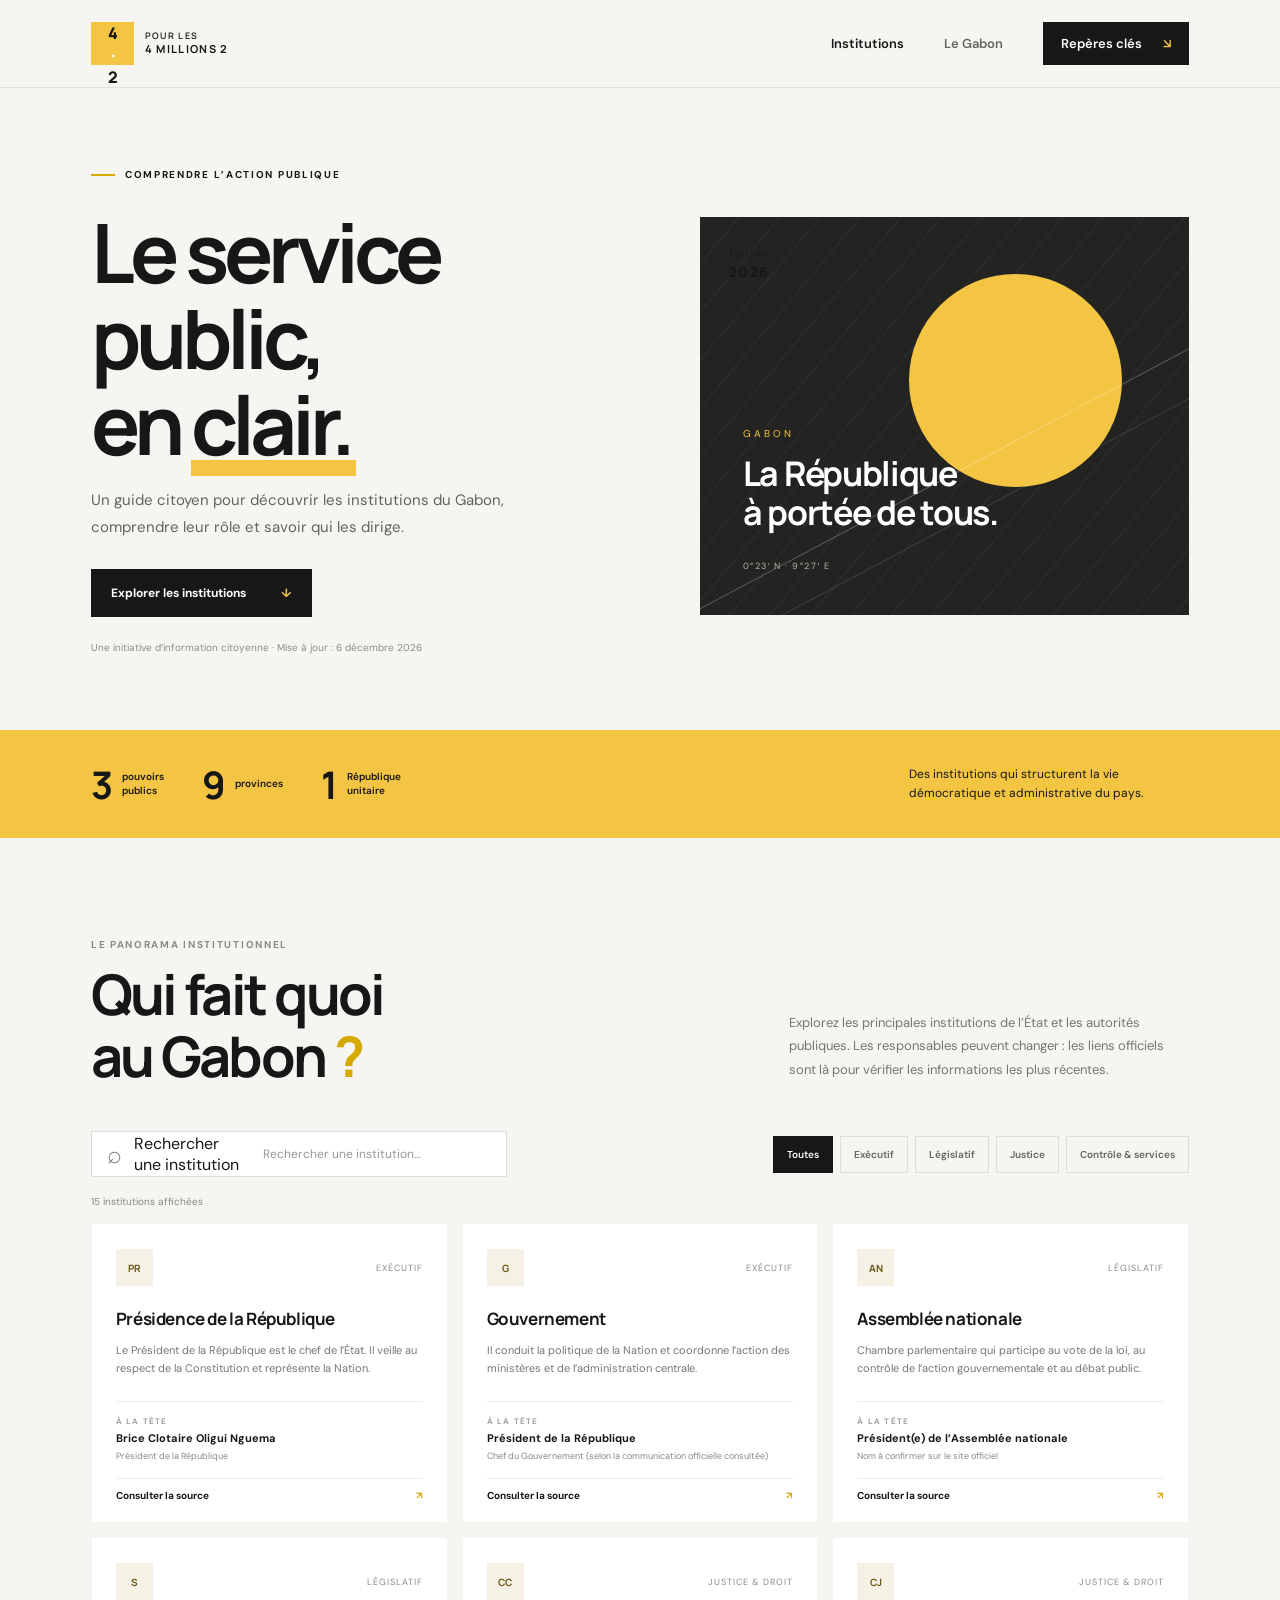
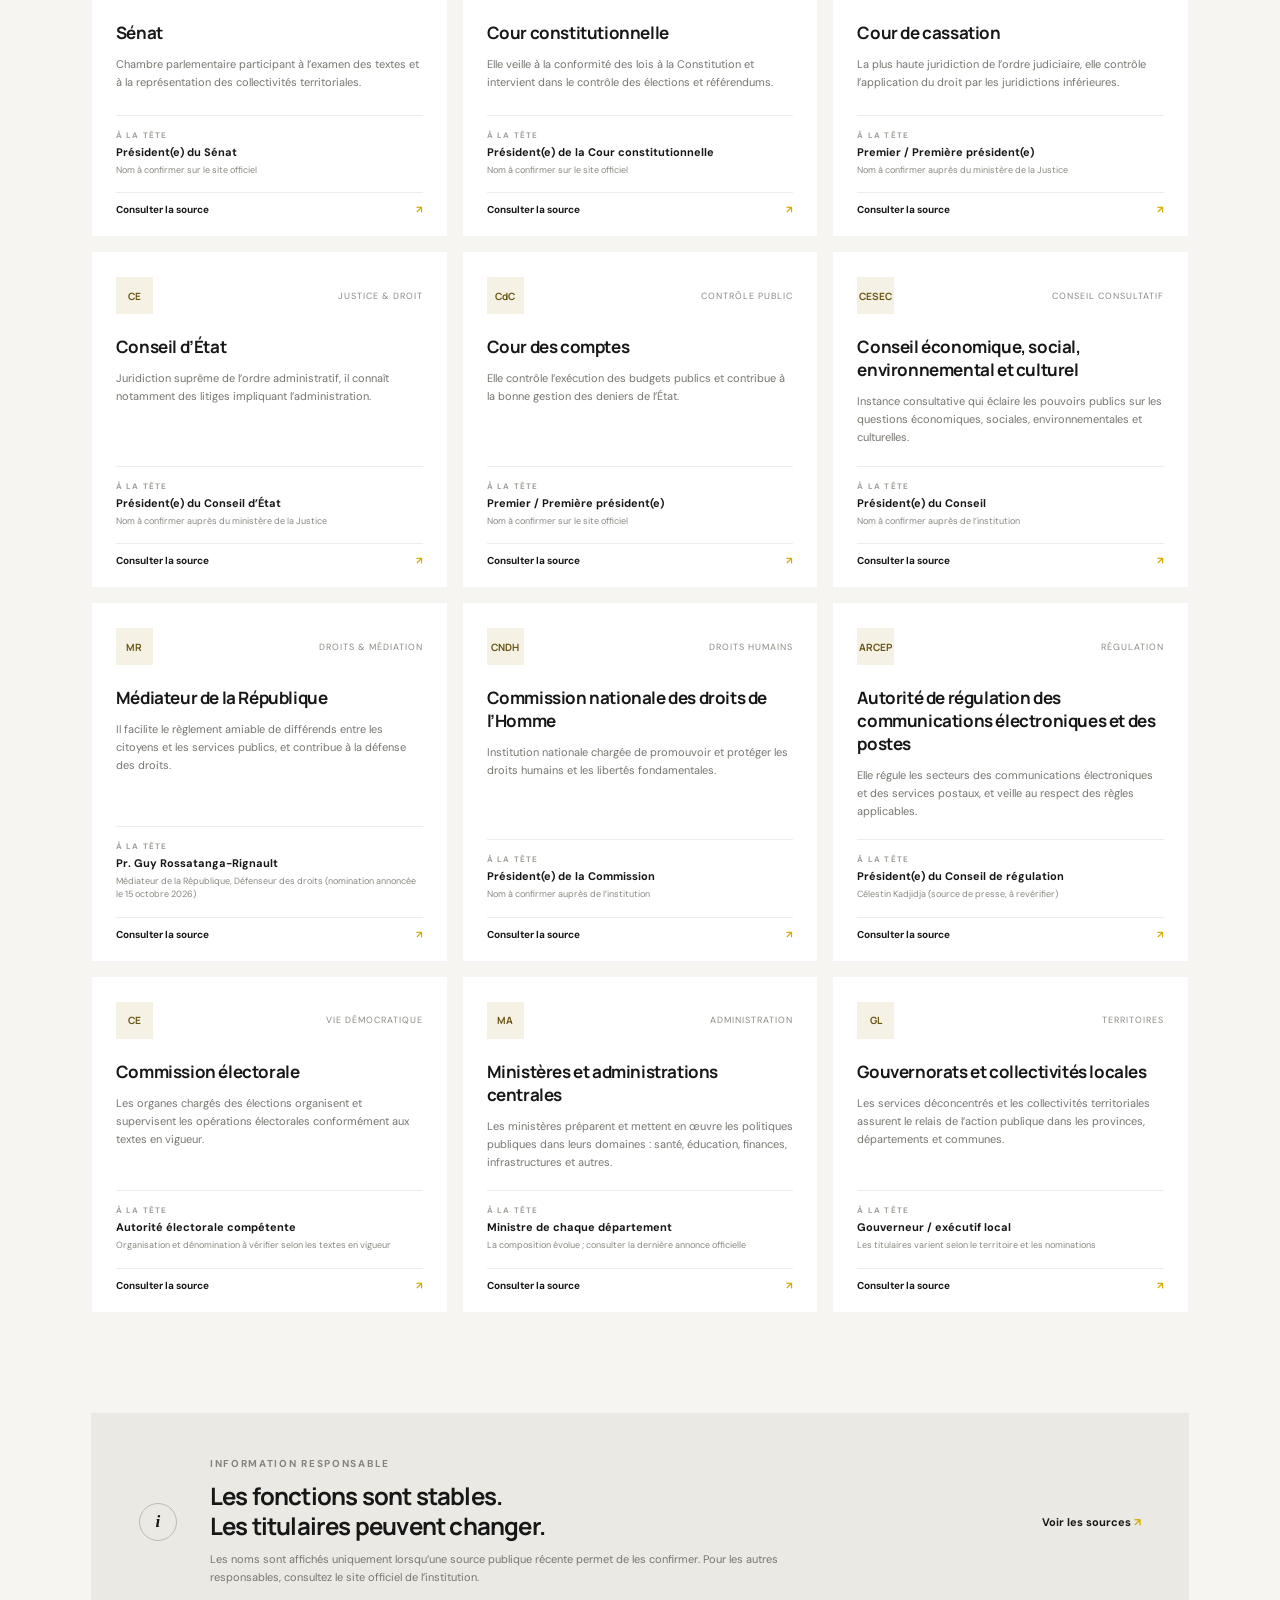
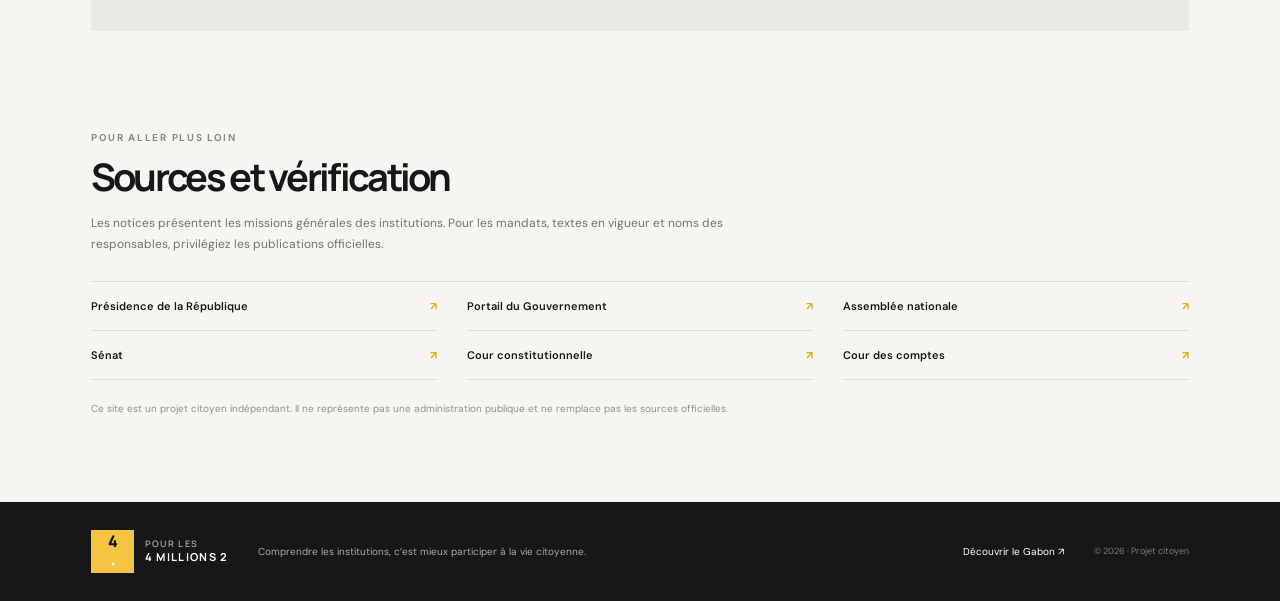
==== index.html @ cc06fc60 "Initial commit: site citoyen sur le Gabon" ====
<!doctype html>
<html lang="fr">
<head>
  <meta charset="utf-8">
  <meta name="viewport" content="width=device-width, initial-scale=1">
  <meta name="description" content="Comprendre les institutions publiques du Gabon et les responsables qui les dirigent.">
  <title>Pour les 4 millions 2 — Institutions du Gabon</title>
  <link rel="preconnect" href="https://fonts.googleapis.com">
  <link rel="preconnect" href="https://fonts.gstatic.com" crossorigin>
  <link href="https://fonts.googleapis.com/css2?family=DM+Sans:wght@400;500;600;700&family=Manrope:wght@400;500;600;700;800&display=swap" rel="stylesheet">
  <link rel="stylesheet" href="styles.css">
  <script src="app.js" defer></script>
</head>
<body>
  <a class="skip-link" href="#contenu">Aller au contenu</a>
  <header class="site-header">
    <a class="brand" href="index.html" aria-label="Pour les 4 millions 2, accueil">
      <span class="brand-mark">4<span>·</span>2</span>
      <span class="brand-name">POUR LES<br><strong>4 MILLIONS 2</strong></span>
    </a>
    <nav class="main-nav" aria-label="Navigation principale">
      <a class="active" href="index.html">Institutions</a>
      <a href="gabon.html">Le Gabon</a>
      <a class="nav-cta" href="#reperes">Repères clés <span aria-hidden="true">↘</span></a>
    </nav>
  </header>
  <main id="contenu">
    <section class="hero">
      <div class="hero-copy">
        <p class="eyebrow"><span></span> Comprendre l’action publique</p>
        <h1>Le service public,<br>en <em>clair.</em></h1>
        <p class="hero-intro">Un guide citoyen pour découvrir les institutions du Gabon, comprendre leur rôle et savoir qui les dirige.</p>
        <a class="button button-dark" href="#institutions">Explorer les institutions <span aria-hidden="true">↓</span></a>
        <p class="hero-note">Une initiative d’information citoyenne · Mise à jour : <time id="update-date"></time></p>
      </div>
      <div class="hero-art" aria-label="Illustration abstraite aux couleurs du Gabon" role="img">
        <div class="art-sun"></div><div class="art-line art-line-one"></div><div class="art-line art-line-two"></div>
        <div class="art-label"><span>GABON</span><strong>La République<br>à portée de tous.</strong><span class="art-coordinates">0°23′ N · 9°27′ E</span></div>
        <div class="art-stamp">ÉDITION<br><b>2026</b></div>
      </div>
    </section>
    <section class="stats-strip" id="reperes" aria-label="Quelques repères">
      <div><strong>3</strong><span>pouvoirs<br>publics</span></div>
      <div><strong>9</strong><span>provinces</span></div>
      <div><strong>1</strong><span>République<br>unitaire</span></div>
      <p>Des institutions qui structurent la vie démocratique et administrative du pays.</p>
    </section>
    <section class="institutions-section" id="institutions">
      <div class="section-heading">
        <div><p class="eyebrow">Le panorama institutionnel</p><h2>Qui fait quoi<br>au Gabon<span> ?</span></h2></div>
        <p>Explorez les principales institutions de l’État et les autorités publiques. Les responsables peuvent changer : les liens officiels sont là pour vérifier les informations les plus récentes.</p>
      </div>
      <div class="directory-tools">
        <label class="search-box"><span aria-hidden="true">⌕</span><span class="sr-only">Rechercher une institution</span><input id="search" type="search" placeholder="Rechercher une institution…" autocomplete="off"></label>
        <div class="filters" role="group" aria-label="Filtrer par catégorie">
          <button class="filter active" data-filter="toutes" aria-pressed="true">Toutes</button>
          <button class="filter" data-filter="executif" aria-pressed="false">Exécutif</button>
          <button class="filter" data-filter="legislatif" aria-pressed="false">Législatif</button>
          <button class="filter" data-filter="justice" aria-pressed="false">Justice</button>
          <button class="filter" data-filter="controle" aria-pressed="false">Contrôle & services</button>
        </div>
      </div>
      <p class="results-count" id="results-count" aria-live="polite"></p>
      <div class="institution-grid" id="institution-grid"></div>
      <div class="empty-state" id="empty-state" hidden>Aucune institution ne correspond à votre recherche. Essayez un autre mot-clé.</div>
    </section>
    <section class="trust-banner">
      <div class="trust-icon">i</div>
      <div><p class="eyebrow">Information responsable</p><h2>Les fonctions sont stables.<br>Les titulaires peuvent changer.</h2><p>Les noms sont affichés uniquement lorsqu’une source publique récente permet de les confirmer. Pour les autres responsables, consultez le site officiel de l’institution.</p></div>
      <a class="text-link" href="#sources">Voir les sources <span aria-hidden="true">↗</span></a>
    </section>
    <section class="sources-section" id="sources">
      <p class="eyebrow">Pour aller plus loin</p><h2>Sources et vérification</h2>
      <p>Les notices présentent les missions générales des institutions. Pour les mandats, textes en vigueur et noms des responsables, privilégiez les publications officielles.</p>
      <div class="source-links">
        <a href="https://presidence.ga/" target="_blank" rel="noopener">Présidence de la République <span>↗</span></a>
        <a href="https://gouvernement.ga/" target="_blank" rel="noopener">Portail du Gouvernement <span>↗</span></a>
        <a href="https://www.assemblee-nationale.ga/" target="_blank" rel="noopener">Assemblée nationale <span>↗</span></a>
        <a href="https://www.senat.ga/" target="_blank" rel="noopener">Sénat <span>↗</span></a>
        <a href="https://www.courconstitutionnelle.ga/" target="_blank" rel="noopener">Cour constitutionnelle <span>↗</span></a>
        <a href="https://www.ccomptes.ga/" target="_blank" rel="noopener">Cour des comptes <span>↗</span></a>
      </div>
      <p class="source-disclaimer">Ce site est un projet citoyen indépendant. Il ne représente pas une administration publique et ne remplace pas les sources officielles.</p>
    </section>
  </main>
  <footer class="site-footer"><a class="brand brand-footer" href="index.html"><span class="brand-mark">4<span>·</span>2</span><span class="brand-name">POUR LES<br><strong>4 MILLIONS 2</strong></span></a><p>Comprendre les institutions, c’est mieux participer à la vie citoyenne.</p><a href="gabon.html">Découvrir le Gabon ↗</a><span class="copyright">© 2026 · Projet citoyen</span></footer>
</body>
</html>
---- styles.css ----
:root{--ink:#171717;--paper:#f6f5f1;--white:#fff;--muted:#74736e;--line:#deddd7;--yellow:#f4c542;--yellow-dark:#d6a900;--font-body:"DM Sans",Arial,sans-serif;--font-display:"Manrope",Arial,sans-serif}*{box-sizing:border-box}html{scroll-behavior:smooth}body{margin:0;background:var(--paper);color:var(--ink);font-family:var(--font-body);-webkit-font-smoothing:antialiased}a{color:inherit;text-decoration:none}.skip-link{position:absolute;left:1rem;top:-4rem;padding:.8rem 1rem;background:var(--yellow);z-index:10}.skip-link:focus{top:1rem}.site-header{height:88px;padding:0 7.1%;display:flex;align-items:center;justify-content:space-between;background:var(--paper);border-bottom:1px solid rgba(23,23,23,.09)}.brand{display:flex;align-items:center;gap:11px}.brand-mark{display:grid;place-items:center;width:43px;height:43px;background:var(--yellow);font:800 16px var(--font-display);letter-spacing:-1px}.brand-mark span{color:#fff}.brand-name{font:600 9px/1.35 var(--font-display);letter-spacing:1.3px}.brand-name strong{font-size:11px}.main-nav{display:flex;align-items:center;gap:40px;font-size:13px;font-weight:600}.main-nav>a:not(.nav-cta){color:#66645f}.main-nav>a.active,.main-nav>a:hover{color:var(--ink)}.nav-cta{background:var(--ink);color:#fff;padding:13px 18px}.nav-cta span{margin-left:18px;color:var(--yellow)}.hero{display:grid;grid-template-columns:1fr .92fr;min-height:570px;padding:80px 7.1% 66px;gap:7%;align-items:center}.eyebrow{font-size:10px;font-weight:700;letter-spacing:1.7px;text-transform:uppercase}.hero .eyebrow,.country-hero .eyebrow{display:flex;align-items:center;gap:10px}.hero .eyebrow span,.country-hero .eyebrow span{width:24px;height:2px;background:var(--yellow-dark)}h1,h2,h3,p{margin-top:0}.hero h1,.country-hero h1{font:700 clamp(48px,6.4vw,82px)/1.05 var(--font-display);letter-spacing:-5px;margin:28px 0 20px}.hero h1 em,.country-hero h1 em{font-style:normal;position:relative;z-index:0}.hero h1 em:after,.country-hero h1 em:after{content:"";position:absolute;height:16px;bottom:4px;left:0;right:-5px;background:var(--yellow);z-index:-1}.hero-intro{max-width:420px;color:#65635f;line-height:1.8;font-size:15px;margin-bottom:28px}.button{display:inline-flex;align-items:center;gap:35px;padding:16px 20px;font-size:12px;font-weight:700}.button-dark{background:var(--ink);color:white}.button span{color:var(--yellow)}.hero-note{font-size:10px;color:#8e8c86;margin-top:24px}.hero-art{height:398px;position:relative;overflow:hidden;background:#232321}.hero-art:before{content:"";position:absolute;inset:0;background:repeating-linear-gradient(130deg,transparent 0 29px,rgba(255,255,255,.035) 30px 31px)}.art-sun{position:absolute;width:213px;height:213px;border-radius:50%;background:var(--yellow);top:57px;right:67px}.art-line{position:absolute;height:1px;width:125%;left:-12%;background:rgba(255,255,255,.28);transform:rotate(-28deg)}.art-line-one{top:260px}.art-line-two{top:310px;opacity:.45}.art-label{position:absolute;left:43px;bottom:41px;color:#fff}.art-label>span:first-child{font-size:10px;letter-spacing:3px;color:var(--yellow)}.art-label strong{display:block;font:700 34px/1.15 var(--font-display);letter-spacing:-1.3px;margin:12px 0 21px}.art-label .art-coordinates{font-size:9px;letter-spacing:1.5px;color:#b6b4ae}.art-stamp{position:absolute;top:30px;left:29px;color:var(--ink);font-size:8px;letter-spacing:1.4px;line-height:1.7}.art-stamp b{font-size:14px}.stats-strip{background:var(--yellow);padding:28px 7.1%;display:grid;grid-template-columns:repeat(3,auto) 1fr;align-items:center;gap:38px}.stats-strip div{display:flex;align-items:center;gap:11px}.stats-strip strong{font:700 38px var(--font-display);letter-spacing:-2px}.stats-strip span{font-size:10px;line-height:1.4;font-weight:600}.stats-strip p{justify-self:end;max-width:280px;margin:0;font-size:12px;line-height:1.6}.institutions-section,.sources-section,.provinces-section{padding:100px 7.1%}.section-heading{display:flex;justify-content:space-between;align-items:end;gap:35px;margin-bottom:45px}.section-heading .eyebrow,.sources-section .eyebrow,.story-aside .eyebrow,.country-source .eyebrow{color:#8b8982}.section-heading h2,.sources-section h2{font:700 clamp(37px,4.6vw,56px)/1.1 var(--font-display);letter-spacing:-2.7px;margin:12px 0 0}.section-heading h2 span{color:var(--yellow-dark)}.section-heading>p{max-width:400px;color:#77756f;font-size:13px;line-height:1.8;margin:0 0 5px}.directory-tools{display:flex;align-items:center;justify-content:space-between;gap:22px;margin-bottom:18px}.search-box{display:flex;align-items:center;gap:12px;border:1px solid var(--line);background:var(--white);padding:0 15px;height:46px;min-width:260px}.search-box>span:first-child{font-size:25px;color:#83817b}.search-box input{border:0;outline:0;width:100%;background:transparent;font:12px var(--font-body);color:var(--ink)}.search-box input::placeholder{color:#9a9893}.filters{display:flex;gap:7px;flex-wrap:wrap}.filter{border:1px solid var(--line);padding:11px 13px;background:transparent;color:#65635f;font:600 10px var(--font-body);cursor:pointer}.filter.active,.filter:hover{background:var(--ink);border-color:var(--ink);color:#fff}.results-count{font-size:10px;color:#88867f;margin:15px 0}.institution-grid{display:grid;grid-template-columns:repeat(3,1fr);gap:14px}.institution-card{background:var(--white);padding:25px 24px 20px;min-height:300px;display:flex;flex-direction:column;border:1px solid rgba(23,23,23,.04);transition:transform .2s,box-shadow .2s}.institution-card:hover{transform:translateY(-3px);box-shadow:0 10px 28px rgba(0,0,0,.07)}.card-top{display:flex;align-items:center;justify-content:space-between;margin-bottom:22px}.institution-mark{display:grid;place-items:center;background:#f5f1e4;width:37px;height:37px;font:700 10px var(--font-display);color:#6a5515}.card-tag{color:#8b8982;font-size:9px;text-transform:uppercase;letter-spacing:1px}.institution-card h3{font:700 17px/1.35 var(--font-display);letter-spacing:-.4px;margin:0 0 10px}.card-description{font-size:11px;color:#77756f;line-height:1.65;margin-bottom:19px}.card-leader{margin-top:auto;border-top:1px solid #eeede9;padding-top:14px;display:flex;flex-direction:column;gap:5px}.card-leader>span{font-size:8px;font-weight:700;letter-spacing:1.2px;color:#a09e98}.card-leader strong{font-size:11px}.card-leader small{font-size:9px;color:#898780;line-height:1.5}.card-link{margin-top:15px;padding-top:10px;border-top:1px solid #eeede9;display:flex;justify-content:space-between;font-size:10px;font-weight:700}.card-link span,.text-link span,.source-links span{color:var(--yellow-dark)}.empty-state{padding:38px;background:#fff;text-align:center;color:#74736e;font-size:13px}.trust-banner{background:#eae9e4;margin:0 7.1%;padding:44px 48px;display:grid;grid-template-columns:48px 1fr auto;gap:23px;align-items:center}.trust-icon{display:grid;place-items:center;width:38px;height:38px;border:1px solid #bdbbb2;border-radius:50%;font:italic 700 17px Georgia}.trust-banner .eyebrow{color:#85837c;margin-bottom:11px}.trust-banner h2{font:700 24px/1.25 var(--font-display);letter-spacing:-.8px;margin-bottom:9px}.trust-banner div>p:last-child{max-width:600px;color:#77756f;font-size:11px;line-height:1.7;margin:0}.text-link{font-size:11px;font-weight:700;white-space:nowrap}.sources-section{padding-bottom:74px}.sources-section h2{font-size:38px;margin:12px 0 15px}.sources-section>p:not(.eyebrow){max-width:670px;font-size:12px;line-height:1.8;color:#74736e}.source-links{display:grid;grid-template-columns:repeat(3,1fr);gap:0 30px;border-top:1px solid var(--line);margin-top:25px}.source-links a{padding:17px 0;border-bottom:1px solid var(--line);display:flex;justify-content:space-between;font-size:11px;font-weight:600}.source-disclaimer{font-size:10px!important;color:#929089!important;margin-top:20px}.site-footer{background:var(--ink);color:#fff;padding:28px 7.1%;display:flex;align-items:center;gap:30px}.brand-footer .brand-mark{background:var(--yellow);color:var(--ink)}.brand-footer .brand-name{color:#aaa9a3}.brand-footer .brand-name strong{color:#fff}.site-footer>p{font-size:10px;color:#aaa9a3;margin:0 auto 0 0}.site-footer>a:not(.brand){font-size:10px;color:#fff}.copyright{font-size:9px;color:#7f7e78}.country-hero{position:relative;overflow:hidden;padding:86px 7.1% 76px;min-height:500px}.country-hero h1{font-size:clamp(45px,6vw,74px);max-width:700px}.country-hero>p:not(.eyebrow){font-size:14px;color:#73716b;line-height:1.8;max-width:520px;margin:0 0 24px}.country-graphic{position:absolute;right:7.1%;top:83px;width:33%;height:300px;background:#222320;overflow:hidden}.country-graphic:before{content:"";position:absolute;width:400px;height:400px;border:1px solid rgba(255,255,255,.15);border-radius:50%;top:-51px;right:-74px;box-shadow:0 0 0 27px rgba(255,255,255,.03),0 0 0 55px rgba(255,255,255,.025)}.graphic-sun{position:absolute;right:57px;top:38px;width:90px;height:90px;border-radius:50%;background:var(--yellow)}.graphic-river{position:absolute;left:-30px;bottom:45px;width:130%;height:82px;border-top:2px solid var(--yellow);border-radius:50%;transform:rotate(-18deg)}.graphic-label{position:absolute;left:29px;bottom:25px;font:700 23px var(--font-display);color:#fff;letter-spacing:2px}.graphic-label small,.graphic-number small{font:600 8px var(--font-body);letter-spacing:1px;color:#bdbbb2}.graphic-number{position:absolute;right:25px;bottom:23px;text-align:right;font:700 28px var(--font-display);color:var(--yellow)}.country-facts{background:var(--yellow);padding:28px 7.1%;display:grid;grid-template-columns:repeat(4,1fr)}.country-facts div{display:flex;flex-direction:column;gap:8px;border-right:1px solid rgba(23,23,23,.2);padding-left:25px}.country-facts div:first-child{padding-left:0}.country-facts div:last-child{border:0}.country-facts span{font-size:8px;font-weight:700;letter-spacing:1.1px}.country-facts strong{font:700 19px var(--font-display);letter-spacing:-.5px}.country-story{display:grid;grid-template-columns:1fr 2.1fr;gap:8%;padding:100px 15% 85px}.story-aside{display:flex;flex-direction:column;justify-content:space-between}.story-aside span{font-size:10px;color:#aaa79f;letter-spacing:1px}.country-story article h2{font:700 36px/1.2 var(--font-display);letter-spacing:-1.5px;margin-bottom:20px}.country-story article>p{font-size:13px;line-height:1.9;color:#6d6b65}.story-divider{height:1px;background:var(--line);margin:29px 0}.country-story h3{font:700 19px var(--font-display);letter-spacing:-.4px;margin-bottom:12px}.provinces-section{background:#eae9e4}.provinces-section .section-heading{margin-bottom:28px}.province-list{display:grid;grid-template-columns:repeat(3,1fr);border-top:1px solid #d4d2cb}.province-list span{padding:17px 0;border-bottom:1px solid #d4d2cb;font:600 13px var(--font-display)}.country-source{padding:65px 7.1% 75px}.country-source>p:not(.eyebrow){font-size:11px;color:#77756f;line-height:1.8;max-width:730px}.country-source .source-links{grid-template-columns:repeat(2,1fr);max-width:700px;margin-top:20px}
+@media(max-width:900px){.hero{padding-left:5%;padding-right:5%;gap:4%}.site-header{padding:0 5%}.hero-art{height:350px}.stats-strip{padding-left:5%;padding-right:5%;gap:22px}.institutions-section,.sources-section,.provinces-section{padding-left:5%;padding-right:5%}.institution-grid{grid-template-columns:repeat(2,1fr)}.directory-tools{align-items:flex-start;flex-direction:column}.country-graphic{right:5%;width:37%}.country-hero{padding-left:5%}.country-story{padding-left:9%;padding-right:9%}.country-facts{padding-left:5%;padding-right:5%}.site-footer{padding-left:5%;padding-right:5%}}
+@media(max-width:620px){.site-header{height:74px}.main-nav{gap:15px;font-size:11px}.main-nav .nav-cta{padding:11px 10px}.nav-cta span{margin-left:5px}.brand-mark{width:38px;height:38px}.brand-name{font-size:8px}.brand-name strong{font-size:9px}.hero{grid-template-columns:1fr;padding:54px 6% 42px;gap:35px}.hero h1,.country-hero h1{font-size:54px;letter-spacing:-3.8px}.hero-art{height:310px}.art-sun{width:160px;height:160px;right:40px;top:50px}.art-label{left:27px;bottom:29px}.art-label strong{font-size:28px}.stats-strip{grid-template-columns:repeat(3,1fr);gap:10px;padding:22px 6%}.stats-strip div{gap:7px}.stats-strip strong{font-size:30px}.stats-strip p{grid-column:1/-1;justify-self:start;max-width:none;border-top:1px solid rgba(23,23,23,.18);padding-top:12px;margin-top:5px}.institutions-section,.sources-section,.provinces-section{padding:68px 6%}.section-heading{display:block;margin-bottom:30px}.section-heading>p{margin-top:18px}.section-heading h2{font-size:42px}.directory-tools{gap:14px}.search-box{width:100%;min-width:0}.filters{gap:6px}.filter{padding:10px 9px;font-size:9px}.institution-grid{grid-template-columns:1fr}.institution-card{min-height:0}.trust-banner{margin:0 6%;padding:27px 22px;grid-template-columns:35px 1fr;gap:12px}.trust-banner h2{font-size:20px}.trust-banner .text-link{grid-column:2}.source-links{grid-template-columns:1fr}.sources-section h2{font-size:32px}.site-footer{padding:24px 6%;flex-wrap:wrap;gap:14px}.site-footer>p{order:3;width:100%;margin:0}.site-footer>a:not(.brand){margin-left:auto}.copyright{width:100%;text-align:right}.country-hero{padding:58px 6% 40px}.country-hero>p:not(.eyebrow){max-width:none}.country-graphic{position:relative;right:auto;top:auto;width:100%;height:230px;margin-top:35px}.country-facts{grid-template-columns:repeat(2,1fr);gap:18px;padding:22px 6%}.country-facts div{padding-left:14px}.country-facts div:nth-child(odd){padding-left:0}.country-facts div:nth-child(2){border-right:0}.country-facts strong{font-size:16px}.country-story{grid-template-columns:1fr;gap:25px;padding:65px 7%}.story-aside{flex-direction:row}.country-story article h2{font-size:31px}.province-list{grid-template-columns:repeat(2,1fr)}.country-source{padding:55px 6%}.country-source .source-links{grid-template-columns:1fr}}
+@media(max-width:390px){.main-nav{gap:9px}.main-nav .nav-cta{font-size:0}.main-nav .nav-cta span{font-size:13px;margin:0}.hero h1,.country-hero h1{font-size:47px}.stats-strip{padding-left:5%}.stats-strip span{font-size:9px}}
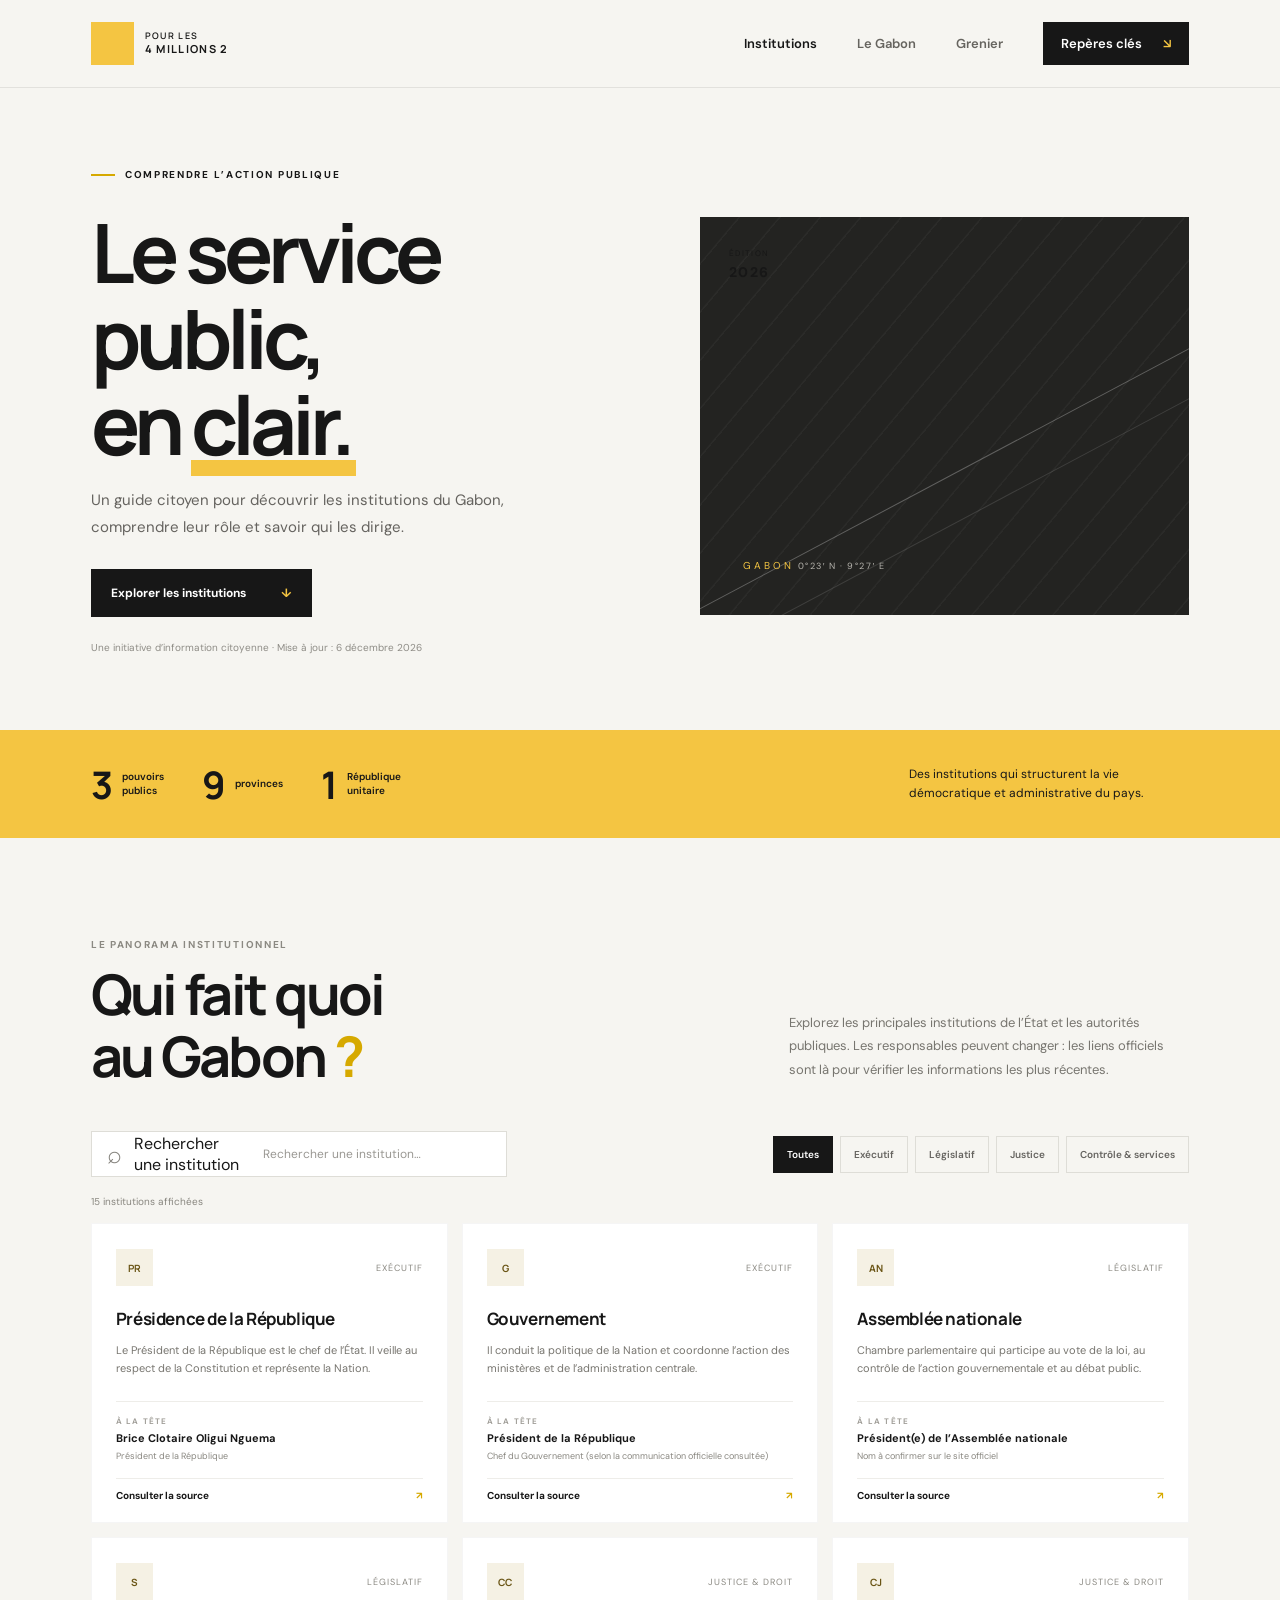
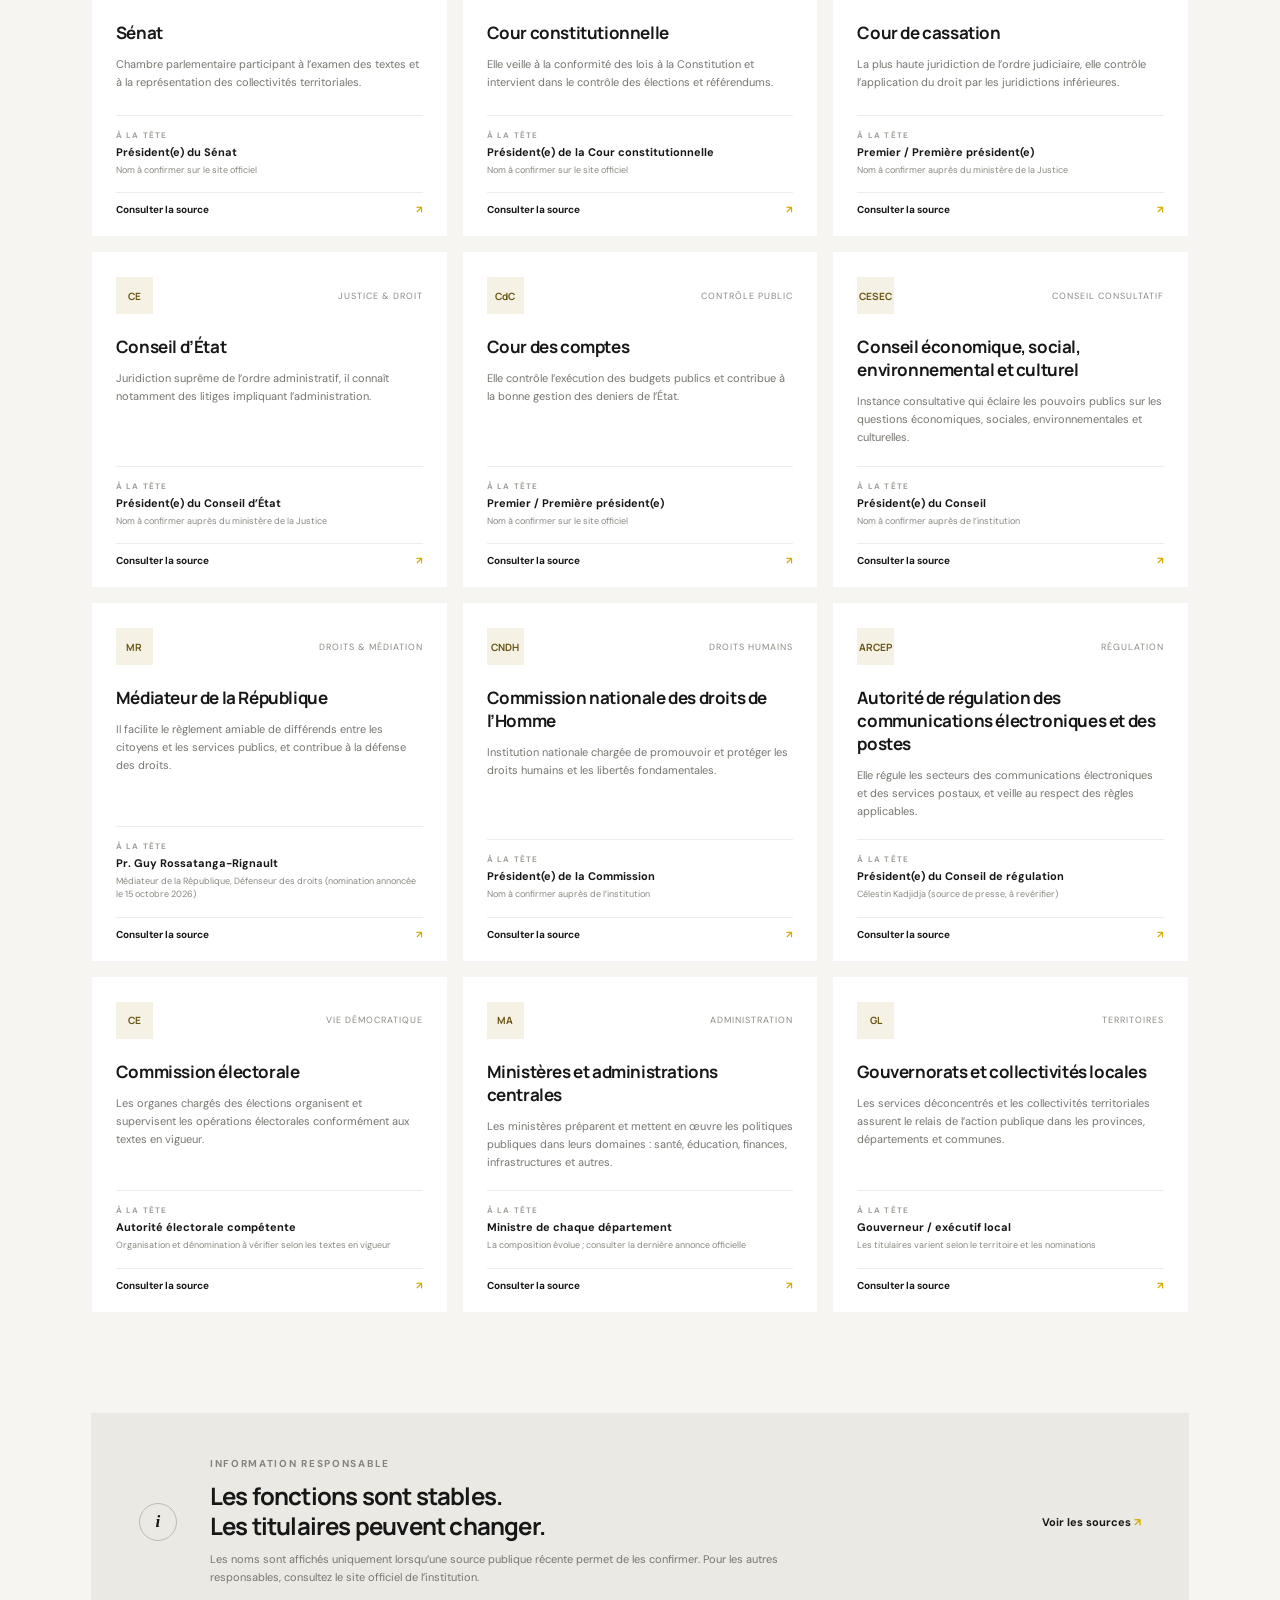
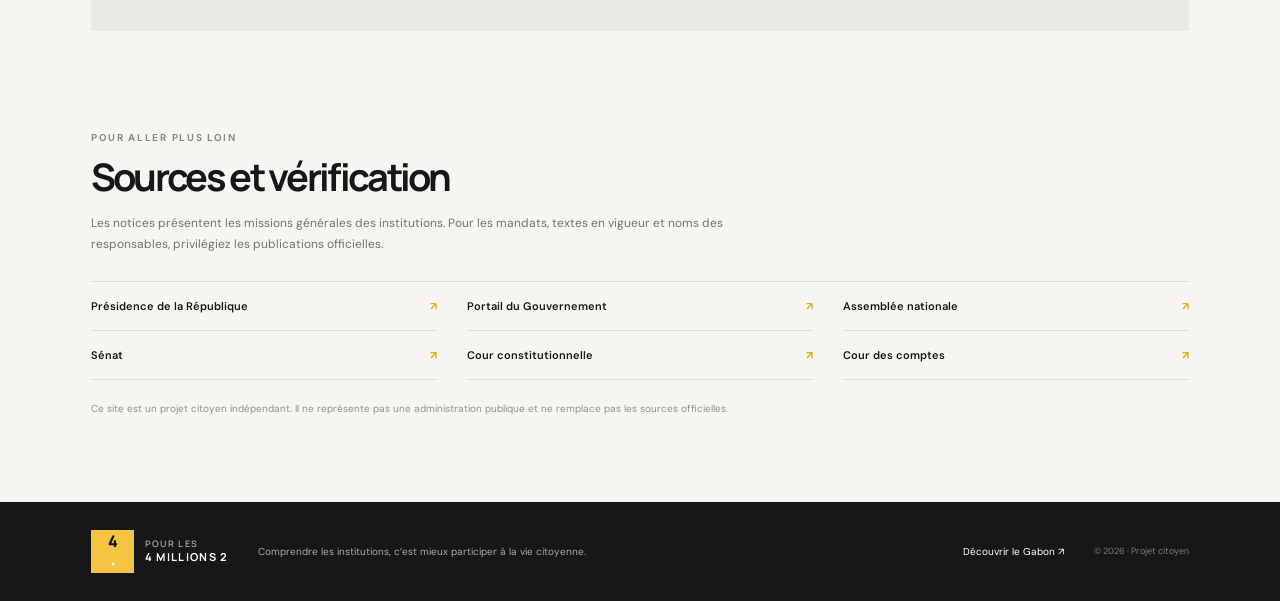
==== commit 0ddaea4a: "feat: ajouter la page Grenier et le drapeau au header Co-authored-by: Copilot <223556219+Copilot@use" ====
--- a/index.html
+++ b/index.html
@@ -1,88 +1,131 @@
 <!doctype html>
 <html lang="fr">
-<head>
-  <meta charset="utf-8">
-  <meta name="viewport" content="width=device-width, initial-scale=1">
-  <meta name="description" content="Comprendre les institutions publiques du Gabon et les responsables qui les dirigent.">
-  <title>Pour les 4 millions 2 — Institutions du Gabon</title>
-  <link rel="preconnect" href="https://fonts.googleapis.com">
-  <link rel="preconnect" href="https://fonts.gstatic.com" crossorigin>
-  <link href="https://fonts.googleapis.com/css2?family=DM+Sans:wght@400;500;600;700&family=Manrope:wght@400;500;600;700;800&display=swap" rel="stylesheet">
-  <link rel="stylesheet" href="styles.css">
-  <script src="app.js" defer></script>
-</head>
-<body>
-  <a class="skip-link" href="#contenu">Aller au contenu</a>
-  <header class="site-header">
-    <a class="brand" href="index.html" aria-label="Pour les 4 millions 2, accueil">
-      <span class="brand-mark">4<span>·</span>2</span>
-      <span class="brand-name">POUR LES<br><strong>4 MILLIONS 2</strong></span>
-    </a>
-    <nav class="main-nav" aria-label="Navigation principale">
-      <a class="active" href="index.html">Institutions</a>
-      <a href="gabon.html">Le Gabon</a>
-      <a class="nav-cta" href="#reperes">Repères clés <span aria-hidden="true">↘</span></a>
-    </nav>
-  </header>
-  <main id="contenu">
-    <section class="hero">
-      <div class="hero-copy">
-        <p class="eyebrow"><span></span> Comprendre l’action publique</p>
-        <h1>Le service public,<br>en <em>clair.</em></h1>
-        <p class="hero-intro">Un guide citoyen pour découvrir les institutions du Gabon, comprendre leur rôle et savoir qui les dirige.</p>
-        <a class="button button-dark" href="#institutions">Explorer les institutions <span aria-hidden="true">↓</span></a>
-        <p class="hero-note">Une initiative d’information citoyenne · Mise à jour : <time id="update-date"></time></p>
-      </div>
-      <div class="hero-art" aria-label="Illustration abstraite aux couleurs du Gabon" role="img">
-        <div class="art-sun"></div><div class="art-line art-line-one"></div><div class="art-line art-line-two"></div>
-        <div class="art-label"><span>GABON</span><strong>La République<br>à portée de tous.</strong><span class="art-coordinates">0°23′ N · 9°27′ E</span></div>
-        <div class="art-stamp">ÉDITION<br><b>2026</b></div>
-      </div>
-    </section>
-    <section class="stats-strip" id="reperes" aria-label="Quelques repères">
-      <div><strong>3</strong><span>pouvoirs<br>publics</span></div>
-      <div><strong>9</strong><span>provinces</span></div>
-      <div><strong>1</strong><span>République<br>unitaire</span></div>
-      <p>Des institutions qui structurent la vie démocratique et administrative du pays.</p>
-    </section>
-    <section class="institutions-section" id="institutions">
-      <div class="section-heading">
-        <div><p class="eyebrow">Le panorama institutionnel</p><h2>Qui fait quoi<br>au Gabon<span> ?</span></h2></div>
-        <p>Explorez les principales institutions de l’État et les autorités publiques. Les responsables peuvent changer : les liens officiels sont là pour vérifier les informations les plus récentes.</p>
-      </div>
-      <div class="directory-tools">
-        <label class="search-box"><span aria-hidden="true">⌕</span><span class="sr-only">Rechercher une institution</span><input id="search" type="search" placeholder="Rechercher une institution…" autocomplete="off"></label>
-        <div class="filters" role="group" aria-label="Filtrer par catégorie">
-          <button class="filter active" data-filter="toutes" aria-pressed="true">Toutes</button>
-          <button class="filter" data-filter="executif" aria-pressed="false">Exécutif</button>
-          <button class="filter" data-filter="legislatif" aria-pressed="false">Législatif</button>
-          <button class="filter" data-filter="justice" aria-pressed="false">Justice</button>
-          <button class="filter" data-filter="controle" aria-pressed="false">Contrôle & services</button>
+  <head>
+    <meta charset="utf-8">
+    <meta name="viewport" content="width=device-width, initial-scale=1">
+    <meta name="description" content="Comprendre les institutions publiques du Gabon et les responsables qui les dirigent.">
+    <link rel="icon" type="image/png" href="favicon.png">
+    <title>Pour les 4 millions 2 — Institutions du Gabon</title>
+    <link rel="preconnect" href="https://fonts.googleapis.com">
+    <link rel="preconnect" href="https://fonts.gstatic.com" crossorigin>
+    <link href="https://fonts.googleapis.com/css2?family=DM+Sans:wght@400;500;600;700&family=Manrope:wght@400;500;600;700;800&display=swap" rel="stylesheet">
+    <link rel="stylesheet" href="styles.css">
+    <script src="app.js" defer></script>
+  </head>
+  <body>
+    <!-- Lien d’accessibilité permettant d’accéder directement au contenu principal. -->
+    <a class="skip-link" href="#contenu">Aller au contenu</a>
+
+    <!-- En-tête commun : identité du site et navigation principale. -->
+    <header class="site-header">
+      <a class="brand" href="index.html" aria-label="Pour les 4 millions 2, accueil">
+        <span class="brand-mark brand-flag" role="img" aria-label="Drapeau du Gabon">
+          <span class="flag-cloth" aria-hidden="true"></span>
+        </span>
+        <span class="brand-name">POUR LES<br><strong>4 MILLIONS 2</strong></span>
+      </a>
+      <nav class="main-nav" aria-label="Navigation principale">
+        <a class="active" href="index.html">Institutions</a>
+        <a href="gabon.html">Le Gabon</a>
+        <a href="grenier.html">Grenier</a>
+        <a class="nav-cta" href="#reperes" aria-label="Repères clés">Repères clés <span aria-hidden="true">↘</span></a>
+      </nav>
+    </header>
+
+    <main id="contenu">
+      <!-- Présentation du projet et illustration d’accueil. -->
+      <section class="hero">
+        <div class="hero-copy">
+          <p class="eyebrow"><span></span> Comprendre l’action publique</p>
+          <h1>Le service public,<br>en <em>clair.</em></h1>
+          <p class="hero-intro">Un guide citoyen pour découvrir les institutions du Gabon, comprendre leur rôle et savoir qui les dirige.</p>
+          <a class="button button-dark" href="#institutions">Explorer les institutions <span aria-hidden="true">↓</span></a>
+          <p class="hero-note">Une initiative d’information citoyenne · Mise à jour : <time id="update-date"></time></p>
         </div>
-      </div>
-      <p class="results-count" id="results-count" aria-live="polite"></p>
-      <div class="institution-grid" id="institution-grid"></div>
-      <div class="empty-state" id="empty-state" hidden>Aucune institution ne correspond à votre recherche. Essayez un autre mot-clé.</div>
-    </section>
-    <section class="trust-banner">
-      <div class="trust-icon">i</div>
-      <div><p class="eyebrow">Information responsable</p><h2>Les fonctions sont stables.<br>Les titulaires peuvent changer.</h2><p>Les noms sont affichés uniquement lorsqu’une source publique récente permet de les confirmer. Pour les autres responsables, consultez le site officiel de l’institution.</p></div>
-      <a class="text-link" href="#sources">Voir les sources <span aria-hidden="true">↗</span></a>
-    </section>
-    <section class="sources-section" id="sources">
-      <p class="eyebrow">Pour aller plus loin</p><h2>Sources et vérification</h2>
-      <p>Les notices présentent les missions générales des institutions. Pour les mandats, textes en vigueur et noms des responsables, privilégiez les publications officielles.</p>
-      <div class="source-links">
-        <a href="https://presidence.ga/" target="_blank" rel="noopener">Présidence de la République <span>↗</span></a>
-        <a href="https://gouvernement.ga/" target="_blank" rel="noopener">Portail du Gouvernement <span>↗</span></a>
-        <a href="https://www.assemblee-nationale.ga/" target="_blank" rel="noopener">Assemblée nationale <span>↗</span></a>
-        <a href="https://www.senat.ga/" target="_blank" rel="noopener">Sénat <span>↗</span></a>
-        <a href="https://www.courconstitutionnelle.ga/" target="_blank" rel="noopener">Cour constitutionnelle <span>↗</span></a>
-        <a href="https://www.ccomptes.ga/" target="_blank" rel="noopener">Cour des comptes <span>↗</span></a>
-      </div>
-      <p class="source-disclaimer">Ce site est un projet citoyen indépendant. Il ne représente pas une administration publique et ne remplace pas les sources officielles.</p>
-    </section>
-  </main>
-  <footer class="site-footer"><a class="brand brand-footer" href="index.html"><span class="brand-mark">4<span>·</span>2</span><span class="brand-name">POUR LES<br><strong>4 MILLIONS 2</strong></span></a><p>Comprendre les institutions, c’est mieux participer à la vie citoyenne.</p><a href="gabon.html">Découvrir le Gabon ↗</a><span class="copyright">© 2026 · Projet citoyen</span></footer>
-</body>
+        <div class="hero-art" aria-label="Éléphants de forêt dans la forêt gabonaise" role="img">
+          <div class="art-line art-line-one"></div>
+          <div class="art-line art-line-two"></div>
+          <div class="art-label">
+            <span>GABON</span>
+            <span class="art-coordinates">0°23′ N · 9°27′ E</span>
+          </div>
+          <div class="art-stamp">ÉDITION<br><b>2026</b></div>
+        </div>
+      </section>
+
+      <!-- Quelques repères généraux sur les institutions du pays. -->
+      <section class="stats-strip" id="reperes" aria-label="Quelques repères">
+        <div><strong>3</strong><span>pouvoirs<br>publics</span></div>
+        <div><strong>9</strong><span>provinces</span></div>
+        <div><strong>1</strong><span>République<br>unitaire</span></div>
+        <p>Des institutions qui structurent la vie démocratique et administrative du pays.</p>
+      </section>
+
+      <!-- Annuaire : la grille est remplie par app.js. -->
+      <section class="institutions-section" id="institutions">
+        <div class="section-heading">
+          <div>
+            <p class="eyebrow">Le panorama institutionnel</p>
+            <h2>Qui fait quoi<br>au Gabon<span> ?</span></h2>
+          </div>
+          <p>Explorez les principales institutions de l’État et les autorités publiques. Les responsables peuvent changer : les liens officiels sont là pour vérifier les informations les plus récentes.</p>
+        </div>
+        <div class="directory-tools">
+          <label class="search-box">
+            <span aria-hidden="true">⌕</span>
+            <span class="sr-only">Rechercher une institution</span>
+            <input id="search" type="search" placeholder="Rechercher une institution…" autocomplete="off">
+          </label>
+          <div class="filters" role="group" aria-label="Filtrer par catégorie">
+            <button class="filter active" data-filter="toutes" aria-pressed="true">Toutes</button>
+            <button class="filter" data-filter="executif" aria-pressed="false">Exécutif</button>
+            <button class="filter" data-filter="legislatif" aria-pressed="false">Législatif</button>
+            <button class="filter" data-filter="justice" aria-pressed="false">Justice</button>
+            <button class="filter" data-filter="controle" aria-pressed="false">Contrôle & services</button>
+          </div>
+        </div>
+        <p class="results-count" id="results-count" aria-live="polite"></p>
+        <div class="institution-grid" id="institution-grid"></div>
+        <div class="empty-state" id="empty-state" hidden>Aucune institution ne correspond à votre recherche. Essayez un autre mot-clé.</div>
+      </section>
+
+      <!-- Rappel sur la vérification des noms et des fonctions. -->
+      <section class="trust-banner">
+        <div class="trust-icon">i</div>
+        <div>
+          <p class="eyebrow">Information responsable</p>
+          <h2>Les fonctions sont stables.<br>Les titulaires peuvent changer.</h2>
+          <p>Les noms sont affichés uniquement lorsqu’une source publique récente permet de les confirmer. Pour les autres responsables, consultez le site officiel de l’institution.</p>
+        </div>
+        <a class="text-link" href="#sources">Voir les sources <span aria-hidden="true">↗</span></a>
+      </section>
+
+      <!-- Liens externes pour vérifier les informations institutionnelles. -->
+      <section class="sources-section" id="sources">
+        <p class="eyebrow">Pour aller plus loin</p>
+        <h2>Sources et vérification</h2>
+        <p>Les notices présentent les missions générales des institutions. Pour les mandats, textes en vigueur et noms des responsables, privilégiez les publications officielles.</p>
+        <div class="source-links">
+          <a href="https://presidence.ga/" target="_blank" rel="noopener">Présidence de la République <span>↗</span></a>
+          <a href="https://gouvernement.ga/" target="_blank" rel="noopener">Portail du Gouvernement <span>↗</span></a>
+          <a href="https://www.assemblee-nationale.ga/" target="_blank" rel="noopener">Assemblée nationale <span>↗</span></a>
+          <a href="https://www.senat.ga/" target="_blank" rel="noopener">Sénat <span>↗</span></a>
+          <a href="https://www.courconstitutionnelle.ga/" target="_blank" rel="noopener">Cour constitutionnelle <span>↗</span></a>
+          <a href="https://www.ccomptes.ga/" target="_blank" rel="noopener">Cour des comptes <span>↗</span></a>
+        </div>
+        <p class="source-disclaimer">Ce site est un projet citoyen indépendant. Il ne représente pas une administration publique et ne remplace pas les sources officielles.</p>
+      </section>
+    </main>
+
+    <!-- Pied de page commun aux pages du site. -->
+    <footer class="site-footer">
+      <a class="brand brand-footer" href="index.html">
+        <span class="brand-mark">4<span>·</span>2</span>
+        <span class="brand-name">POUR LES<br><strong>4 MILLIONS 2</strong></span>
+      </a>
+      <p>Comprendre les institutions, c’est mieux participer à la vie citoyenne.</p>
+      <a href="gabon.html">Découvrir le Gabon ↗</a>
+      <span class="copyright">© 2026 · Projet citoyen</span>
+    </footer>
+  </body>
 </html>
--- a/styles.css
+++ b/styles.css
@@ -1,4 +1,1185 @@
-:root{--ink:#171717;--paper:#f6f5f1;--white:#fff;--muted:#74736e;--line:#deddd7;--yellow:#f4c542;--yellow-dark:#d6a900;--font-body:"DM Sans",Arial,sans-serif;--font-display:"Manrope",Arial,sans-serif}*{box-sizing:border-box}html{scroll-behavior:smooth}body{margin:0;background:var(--paper);color:var(--ink);font-family:var(--font-body);-webkit-font-smoothing:antialiased}a{color:inherit;text-decoration:none}.skip-link{position:absolute;left:1rem;top:-4rem;padding:.8rem 1rem;background:var(--yellow);z-index:10}.skip-link:focus{top:1rem}.site-header{height:88px;padding:0 7.1%;display:flex;align-items:center;justify-content:space-between;background:var(--paper);border-bottom:1px solid rgba(23,23,23,.09)}.brand{display:flex;align-items:center;gap:11px}.brand-mark{display:grid;place-items:center;width:43px;height:43px;background:var(--yellow);font:800 16px var(--font-display);letter-spacing:-1px}.brand-mark span{color:#fff}.brand-name{font:600 9px/1.35 var(--font-display);letter-spacing:1.3px}.brand-name strong{font-size:11px}.main-nav{display:flex;align-items:center;gap:40px;font-size:13px;font-weight:600}.main-nav>a:not(.nav-cta){color:#66645f}.main-nav>a.active,.main-nav>a:hover{color:var(--ink)}.nav-cta{background:var(--ink);color:#fff;padding:13px 18px}.nav-cta span{margin-left:18px;color:var(--yellow)}.hero{display:grid;grid-template-columns:1fr .92fr;min-height:570px;padding:80px 7.1% 66px;gap:7%;align-items:center}.eyebrow{font-size:10px;font-weight:700;letter-spacing:1.7px;text-transform:uppercase}.hero .eyebrow,.country-hero .eyebrow{display:flex;align-items:center;gap:10px}.hero .eyebrow span,.country-hero .eyebrow span{width:24px;height:2px;background:var(--yellow-dark)}h1,h2,h3,p{margin-top:0}.hero h1,.country-hero h1{font:700 clamp(48px,6.4vw,82px)/1.05 var(--font-display);letter-spacing:-5px;margin:28px 0 20px}.hero h1 em,.country-hero h1 em{font-style:normal;position:relative;z-index:0}.hero h1 em:after,.country-hero h1 em:after{content:"";position:absolute;height:16px;bottom:4px;left:0;right:-5px;background:var(--yellow);z-index:-1}.hero-intro{max-width:420px;color:#65635f;line-height:1.8;font-size:15px;margin-bottom:28px}.button{display:inline-flex;align-items:center;gap:35px;padding:16px 20px;font-size:12px;font-weight:700}.button-dark{background:var(--ink);color:white}.button span{color:var(--yellow)}.hero-note{font-size:10px;color:#8e8c86;margin-top:24px}.hero-art{height:398px;position:relative;overflow:hidden;background:#232321}.hero-art:before{content:"";position:absolute;inset:0;background:repeating-linear-gradient(130deg,transparent 0 29px,rgba(255,255,255,.035) 30px 31px)}.art-sun{position:absolute;width:213px;height:213px;border-radius:50%;background:var(--yellow);top:57px;right:67px}.art-line{position:absolute;height:1px;width:125%;left:-12%;background:rgba(255,255,255,.28);transform:rotate(-28deg)}.art-line-one{top:260px}.art-line-two{top:310px;opacity:.45}.art-label{position:absolute;left:43px;bottom:41px;color:#fff}.art-label>span:first-child{font-size:10px;letter-spacing:3px;color:var(--yellow)}.art-label strong{display:block;font:700 34px/1.15 var(--font-display);letter-spacing:-1.3px;margin:12px 0 21px}.art-label .art-coordinates{font-size:9px;letter-spacing:1.5px;color:#b6b4ae}.art-stamp{position:absolute;top:30px;left:29px;color:var(--ink);font-size:8px;letter-spacing:1.4px;line-height:1.7}.art-stamp b{font-size:14px}.stats-strip{background:var(--yellow);padding:28px 7.1%;display:grid;grid-template-columns:repeat(3,auto) 1fr;align-items:center;gap:38px}.stats-strip div{display:flex;align-items:center;gap:11px}.stats-strip strong{font:700 38px var(--font-display);letter-spacing:-2px}.stats-strip span{font-size:10px;line-height:1.4;font-weight:600}.stats-strip p{justify-self:end;max-width:280px;margin:0;font-size:12px;line-height:1.6}.institutions-section,.sources-section,.provinces-section{padding:100px 7.1%}.section-heading{display:flex;justify-content:space-between;align-items:end;gap:35px;margin-bottom:45px}.section-heading .eyebrow,.sources-section .eyebrow,.story-aside .eyebrow,.country-source .eyebrow{color:#8b8982}.section-heading h2,.sources-section h2{font:700 clamp(37px,4.6vw,56px)/1.1 var(--font-display);letter-spacing:-2.7px;margin:12px 0 0}.section-heading h2 span{color:var(--yellow-dark)}.section-heading>p{max-width:400px;color:#77756f;font-size:13px;line-height:1.8;margin:0 0 5px}.directory-tools{display:flex;align-items:center;justify-content:space-between;gap:22px;margin-bottom:18px}.search-box{display:flex;align-items:center;gap:12px;border:1px solid var(--line);background:var(--white);padding:0 15px;height:46px;min-width:260px}.search-box>span:first-child{font-size:25px;color:#83817b}.search-box input{border:0;outline:0;width:100%;background:transparent;font:12px var(--font-body);color:var(--ink)}.search-box input::placeholder{color:#9a9893}.filters{display:flex;gap:7px;flex-wrap:wrap}.filter{border:1px solid var(--line);padding:11px 13px;background:transparent;color:#65635f;font:600 10px var(--font-body);cursor:pointer}.filter.active,.filter:hover{background:var(--ink);border-color:var(--ink);color:#fff}.results-count{font-size:10px;color:#88867f;margin:15px 0}.institution-grid{display:grid;grid-template-columns:repeat(3,1fr);gap:14px}.institution-card{background:var(--white);padding:25px 24px 20px;min-height:300px;display:flex;flex-direction:column;border:1px solid rgba(23,23,23,.04);transition:transform .2s,box-shadow .2s}.institution-card:hover{transform:translateY(-3px);box-shadow:0 10px 28px rgba(0,0,0,.07)}.card-top{display:flex;align-items:center;justify-content:space-between;margin-bottom:22px}.institution-mark{display:grid;place-items:center;background:#f5f1e4;width:37px;height:37px;font:700 10px var(--font-display);color:#6a5515}.card-tag{color:#8b8982;font-size:9px;text-transform:uppercase;letter-spacing:1px}.institution-card h3{font:700 17px/1.35 var(--font-display);letter-spacing:-.4px;margin:0 0 10px}.card-description{font-size:11px;color:#77756f;line-height:1.65;margin-bottom:19px}.card-leader{margin-top:auto;border-top:1px solid #eeede9;padding-top:14px;display:flex;flex-direction:column;gap:5px}.card-leader>span{font-size:8px;font-weight:700;letter-spacing:1.2px;color:#a09e98}.card-leader strong{font-size:11px}.card-leader small{font-size:9px;color:#898780;line-height:1.5}.card-link{margin-top:15px;padding-top:10px;border-top:1px solid #eeede9;display:flex;justify-content:space-between;font-size:10px;font-weight:700}.card-link span,.text-link span,.source-links span{color:var(--yellow-dark)}.empty-state{padding:38px;background:#fff;text-align:center;color:#74736e;font-size:13px}.trust-banner{background:#eae9e4;margin:0 7.1%;padding:44px 48px;display:grid;grid-template-columns:48px 1fr auto;gap:23px;align-items:center}.trust-icon{display:grid;place-items:center;width:38px;height:38px;border:1px solid #bdbbb2;border-radius:50%;font:italic 700 17px Georgia}.trust-banner .eyebrow{color:#85837c;margin-bottom:11px}.trust-banner h2{font:700 24px/1.25 var(--font-display);letter-spacing:-.8px;margin-bottom:9px}.trust-banner div>p:last-child{max-width:600px;color:#77756f;font-size:11px;line-height:1.7;margin:0}.text-link{font-size:11px;font-weight:700;white-space:nowrap}.sources-section{padding-bottom:74px}.sources-section h2{font-size:38px;margin:12px 0 15px}.sources-section>p:not(.eyebrow){max-width:670px;font-size:12px;line-height:1.8;color:#74736e}.source-links{display:grid;grid-template-columns:repeat(3,1fr);gap:0 30px;border-top:1px solid var(--line);margin-top:25px}.source-links a{padding:17px 0;border-bottom:1px solid var(--line);display:flex;justify-content:space-between;font-size:11px;font-weight:600}.source-disclaimer{font-size:10px!important;color:#929089!important;margin-top:20px}.site-footer{background:var(--ink);color:#fff;padding:28px 7.1%;display:flex;align-items:center;gap:30px}.brand-footer .brand-mark{background:var(--yellow);color:var(--ink)}.brand-footer .brand-name{color:#aaa9a3}.brand-footer .brand-name strong{color:#fff}.site-footer>p{font-size:10px;color:#aaa9a3;margin:0 auto 0 0}.site-footer>a:not(.brand){font-size:10px;color:#fff}.copyright{font-size:9px;color:#7f7e78}.country-hero{position:relative;overflow:hidden;padding:86px 7.1% 76px;min-height:500px}.country-hero h1{font-size:clamp(45px,6vw,74px);max-width:700px}.country-hero>p:not(.eyebrow){font-size:14px;color:#73716b;line-height:1.8;max-width:520px;margin:0 0 24px}.country-graphic{position:absolute;right:7.1%;top:83px;width:33%;height:300px;background:#222320;overflow:hidden}.country-graphic:before{content:"";position:absolute;width:400px;height:400px;border:1px solid rgba(255,255,255,.15);border-radius:50%;top:-51px;right:-74px;box-shadow:0 0 0 27px rgba(255,255,255,.03),0 0 0 55px rgba(255,255,255,.025)}.graphic-sun{position:absolute;right:57px;top:38px;width:90px;height:90px;border-radius:50%;background:var(--yellow)}.graphic-river{position:absolute;left:-30px;bottom:45px;width:130%;height:82px;border-top:2px solid var(--yellow);border-radius:50%;transform:rotate(-18deg)}.graphic-label{position:absolute;left:29px;bottom:25px;font:700 23px var(--font-display);color:#fff;letter-spacing:2px}.graphic-label small,.graphic-number small{font:600 8px var(--font-body);letter-spacing:1px;color:#bdbbb2}.graphic-number{position:absolute;right:25px;bottom:23px;text-align:right;font:700 28px var(--font-display);color:var(--yellow)}.country-facts{background:var(--yellow);padding:28px 7.1%;display:grid;grid-template-columns:repeat(4,1fr)}.country-facts div{display:flex;flex-direction:column;gap:8px;border-right:1px solid rgba(23,23,23,.2);padding-left:25px}.country-facts div:first-child{padding-left:0}.country-facts div:last-child{border:0}.country-facts span{font-size:8px;font-weight:700;letter-spacing:1.1px}.country-facts strong{font:700 19px var(--font-display);letter-spacing:-.5px}.country-story{display:grid;grid-template-columns:1fr 2.1fr;gap:8%;padding:100px 15% 85px}.story-aside{display:flex;flex-direction:column;justify-content:space-between}.story-aside span{font-size:10px;color:#aaa79f;letter-spacing:1px}.country-story article h2{font:700 36px/1.2 var(--font-display);letter-spacing:-1.5px;margin-bottom:20px}.country-story article>p{font-size:13px;line-height:1.9;color:#6d6b65}.story-divider{height:1px;background:var(--line);margin:29px 0}.country-story h3{font:700 19px var(--font-display);letter-spacing:-.4px;margin-bottom:12px}.provinces-section{background:#eae9e4}.provinces-section .section-heading{margin-bottom:28px}.province-list{display:grid;grid-template-columns:repeat(3,1fr);border-top:1px solid #d4d2cb}.province-list span{padding:17px 0;border-bottom:1px solid #d4d2cb;font:600 13px var(--font-display)}.country-source{padding:65px 7.1% 75px}.country-source>p:not(.eyebrow){font-size:11px;color:#77756f;line-height:1.8;max-width:730px}.country-source .source-links{grid-template-columns:repeat(2,1fr);max-width:700px;margin-top:20px}
-+@media(max-width:900px){.hero{padding-left:5%;padding-right:5%;gap:4%}.site-header{padding:0 5%}.hero-art{height:350px}.stats-strip{padding-left:5%;padding-right:5%;gap:22px}.institutions-section,.sources-section,.provinces-section{padding-left:5%;padding-right:5%}.institution-grid{grid-template-columns:repeat(2,1fr)}.directory-tools{align-items:flex-start;flex-direction:column}.country-graphic{right:5%;width:37%}.country-hero{padding-left:5%}.country-story{padding-left:9%;padding-right:9%}.country-facts{padding-left:5%;padding-right:5%}.site-footer{padding-left:5%;padding-right:5%}}
-+@media(max-width:620px){.site-header{height:74px}.main-nav{gap:15px;font-size:11px}.main-nav .nav-cta{padding:11px 10px}.nav-cta span{margin-left:5px}.brand-mark{width:38px;height:38px}.brand-name{font-size:8px}.brand-name strong{font-size:9px}.hero{grid-template-columns:1fr;padding:54px 6% 42px;gap:35px}.hero h1,.country-hero h1{font-size:54px;letter-spacing:-3.8px}.hero-art{height:310px}.art-sun{width:160px;height:160px;right:40px;top:50px}.art-label{left:27px;bottom:29px}.art-label strong{font-size:28px}.stats-strip{grid-template-columns:repeat(3,1fr);gap:10px;padding:22px 6%}.stats-strip div{gap:7px}.stats-strip strong{font-size:30px}.stats-strip p{grid-column:1/-1;justify-self:start;max-width:none;border-top:1px solid rgba(23,23,23,.18);padding-top:12px;margin-top:5px}.institutions-section,.sources-section,.provinces-section{padding:68px 6%}.section-heading{display:block;margin-bottom:30px}.section-heading>p{margin-top:18px}.section-heading h2{font-size:42px}.directory-tools{gap:14px}.search-box{width:100%;min-width:0}.filters{gap:6px}.filter{padding:10px 9px;font-size:9px}.institution-grid{grid-template-columns:1fr}.institution-card{min-height:0}.trust-banner{margin:0 6%;padding:27px 22px;grid-template-columns:35px 1fr;gap:12px}.trust-banner h2{font-size:20px}.trust-banner .text-link{grid-column:2}.source-links{grid-template-columns:1fr}.sources-section h2{font-size:32px}.site-footer{padding:24px 6%;flex-wrap:wrap;gap:14px}.site-footer>p{order:3;width:100%;margin:0}.site-footer>a:not(.brand){margin-left:auto}.copyright{width:100%;text-align:right}.country-hero{padding:58px 6% 40px}.country-hero>p:not(.eyebrow){max-width:none}.country-graphic{position:relative;right:auto;top:auto;width:100%;height:230px;margin-top:35px}.country-facts{grid-template-columns:repeat(2,1fr);gap:18px;padding:22px 6%}.country-facts div{padding-left:14px}.country-facts div:nth-child(odd){padding-left:0}.country-facts div:nth-child(2){border-right:0}.country-facts strong{font-size:16px}.country-story{grid-template-columns:1fr;gap:25px;padding:65px 7%}.story-aside{flex-direction:row}.country-story article h2{font-size:31px}.province-list{grid-template-columns:repeat(2,1fr)}.country-source{padding:55px 6%}.country-source .source-links{grid-template-columns:1fr}}
-+@media(max-width:390px){.main-nav{gap:9px}.main-nav .nav-cta{font-size:0}.main-nav .nav-cta span{font-size:13px;margin:0}.hero h1,.country-hero h1{font-size:47px}.stats-strip{padding-left:5%}.stats-strip span{font-size:9px}}
+/* Variables globales : palette de couleurs et polices du site. */
+:root {
+    --ink: #171717;
+    --paper: #f6f5f1;
+    --white: #fff;
+    --muted: #74736e;
+    --line: #deddd7;
+    --yellow: #f4c542;
+    --yellow-dark: #d6a900;
+    --font-body: "DM Sans", Arial, sans-serif;
+    --font-display: "Manrope", Arial, sans-serif
+}
+
+/* Base commune pour garantir un rendu cohérent dans tous les navigateurs. */
+* {
+    box-sizing: border-box
+}
+
+html {
+    scroll-behavior: smooth
+}
+
+body {
+    margin: 0;
+    background: var(--paper);
+    color: var(--ink);
+    font-family: var(--font-body);
+    -webkit-font-smoothing: antialiased
+}
+
+a {
+    color: inherit;
+    text-decoration: none
+}
+
+/* Lien visible au clavier pour passer directement au contenu principal. */
+.skip-link {
+    position: absolute;
+    left: 1rem;
+    top: -4rem;
+    padding: .8rem 1rem;
+    background: var(--yellow);
+    z-index: 10
+}
+
+.skip-link:focus {
+    top: 1rem
+}
+
+/* En-tête, identité visuelle et navigation principale. */
+.site-header {
+    height: 88px;
+    padding: 0 7.1%;
+    display: flex;
+    align-items: center;
+    justify-content: space-between;
+    background: var(--paper);
+    border-bottom: 1px solid rgba(23, 23, 23, .09)
+}
+
+.brand {
+    display: flex;
+    align-items: center;
+    gap: 11px
+}
+
+.brand-mark {
+    display: grid;
+    place-items: center;
+    width: 43px;
+    height: 43px;
+    background: var(--yellow);
+    font: 800 16px var(--font-display);
+    letter-spacing: -1px
+}
+
+.brand-mark span {
+    color: #fff
+}
+
+.brand-name {
+    font: 600 9px/1.35 var(--font-display);
+    letter-spacing: 1.3px
+}
+
+.brand-name strong {
+    font-size: 11px
+}
+
+.main-nav {
+    display: flex;
+    align-items: center;
+    gap: 40px;
+    font-size: 13px;
+    font-weight: 600
+}
+
+.main-nav>a:not(.nav-cta) {
+    color: #66645f
+}
+
+.main-nav>a.active,.main-nav>a:hover {
+    color: var(--ink)
+}
+
+.nav-cta {
+    background: var(--ink);
+    color: #fff;
+    padding: 13px 18px
+}
+
+.nav-cta span {
+    margin-left: 18px;
+    color: var(--yellow)
+}
+
+/* Page d’accueil : introduction et illustration principale. */
+.hero {
+    display: grid;
+    grid-template-columns: 1fr .92fr;
+    min-height: 570px;
+    padding: 80px 7.1% 66px;
+    gap: 7%;
+    align-items: center
+}
+
+.eyebrow {
+    font-size: 10px;
+    font-weight: 700;
+    letter-spacing: 1.7px;
+    text-transform: uppercase
+}
+
+.hero .eyebrow,.country-hero .eyebrow {
+    display: flex;
+    align-items: center;
+    gap: 10px
+}
+
+.hero .eyebrow span,.country-hero .eyebrow span {
+    width: 24px;
+    height: 2px;
+    background: var(--yellow-dark)
+}
+
+h1,h2,h3,p {
+    margin-top: 0
+}
+
+.hero h1,.country-hero h1 {
+    font: 700 clamp(48px, 6.4vw, 82px)/1.05 var(--font-display);
+    letter-spacing: -5px;
+    margin: 28px 0 20px
+}
+
+.hero h1 em,.country-hero h1 em {
+    font-style: normal;
+    position: relative;
+    z-index: 0
+}
+
+.hero h1 em:after,.country-hero h1 em:after {
+    content: "";
+    position: absolute;
+    height: 16px;
+    bottom: 4px;
+    left: 0;
+    right: -5px;
+    background: var(--yellow);
+    z-index: -1
+}
+
+.hero-intro {
+    max-width: 420px;
+    color: #65635f;
+    line-height: 1.8;
+    font-size: 15px;
+    margin-bottom: 28px
+}
+
+.button {
+    display: inline-flex;
+    align-items: center;
+    gap: 35px;
+    padding: 16px 20px;
+    font-size: 12px;
+    font-weight: 700
+}
+
+.button-dark {
+    background: var(--ink);
+    color: white
+}
+
+.button span {
+    color: var(--yellow)
+}
+
+.hero-note {
+    font-size: 10px;
+    color: #8e8c86;
+    margin-top: 24px
+}
+
+.hero-art {
+    height: 398px;
+    position: relative;
+    overflow: hidden;
+    background: #232321
+}
+
+.hero-art:before {
+    content: "";
+    position: absolute;
+    inset: 0;
+    background: repeating-linear-gradient(130deg, transparent 0 29px, rgba(255, 255, 255, .035) 30px 31px)
+}
+
+.art-sun {
+    position: absolute;
+    width: 213px;
+    height: 213px;
+    border-radius: 50%;
+    background: var(--yellow);
+    top: 57px;
+    right: 67px
+}
+
+.art-line {
+    position: absolute;
+    height: 1px;
+    width: 125%;
+    left: -12%;
+    background: rgba(255, 255, 255, .28);
+    transform: rotate(-28deg)
+}
+
+.art-line-one {
+    top: 260px
+}
+
+.art-line-two {
+    top: 310px;
+    opacity: .45
+}
+
+.art-label {
+    position: absolute;
+    left: 43px;
+    bottom: 41px;
+    color: #fff
+}
+
+.art-label>span:first-child {
+    font-size: 10px;
+    letter-spacing: 3px;
+    color: var(--yellow)
+}
+
+.art-label strong {
+    display: block;
+    font: 700 34px/1.15 var(--font-display);
+    letter-spacing: -1.3px;
+    margin: 12px 0 21px
+}
+
+.art-label .art-coordinates {
+    font-size: 9px;
+    letter-spacing: 1.5px;
+    color: #b6b4ae
+}
+
+.art-stamp {
+    position: absolute;
+    top: 30px;
+    left: 29px;
+    color: var(--ink);
+    font-size: 8px;
+    letter-spacing: 1.4px;
+    line-height: 1.7
+}
+
+.art-stamp b {
+    font-size: 14px
+}
+
+/* Bandeau de chiffres clés sous la présentation d’accueil. */
+.stats-strip {
+    background: var(--yellow);
+    padding: 28px 7.1%;
+    display: grid;
+    grid-template-columns: repeat(3, auto) 1fr;
+    align-items: center;
+    gap: 38px
+}
+
+.stats-strip div {
+    display: flex;
+    align-items: center;
+    gap: 11px
+}
+
+.stats-strip strong {
+    font: 700 38px var(--font-display);
+    letter-spacing: -2px
+}
+
+.stats-strip span {
+    font-size: 10px;
+    line-height: 1.4;
+    font-weight: 600
+}
+
+.stats-strip p {
+    justify-self: end;
+    max-width: 280px;
+    margin: 0;
+    font-size: 12px;
+    line-height: 1.6
+}
+
+/* Espacements communs des grandes sections de contenu. */
+.institutions-section,.sources-section,.provinces-section {
+    padding: 100px 7.1%
+}
+
+.section-heading {
+    display: flex;
+    justify-content: space-between;
+    align-items: end;
+    gap: 35px;
+    margin-bottom: 45px
+}
+
+.section-heading .eyebrow,.sources-section .eyebrow,.story-aside .eyebrow,.country-source .eyebrow {
+    color: #8b8982
+}
+
+.section-heading h2,.sources-section h2 {
+    font: 700 clamp(37px, 4.6vw, 56px)/1.1 var(--font-display);
+    letter-spacing: -2.7px;
+    margin: 12px 0 0
+}
+
+.section-heading h2 span {
+    color: var(--yellow-dark)
+}
+
+.section-heading>p {
+    max-width: 400px;
+    color: #77756f;
+    font-size: 13px;
+    line-height: 1.8;
+    margin: 0 0 5px
+}
+
+.directory-tools {
+    display: flex;
+    align-items: center;
+    justify-content: space-between;
+    gap: 22px;
+    margin-bottom: 18px
+}
+
+.search-box {
+    display: flex;
+    align-items: center;
+    gap: 12px;
+    border: 1px solid var(--line);
+    background: var(--white);
+    padding: 0 15px;
+    height: 46px;
+    min-width: 260px
+}
+
+.search-box>span:first-child {
+    font-size: 25px;
+    color: #83817b
+}
+
+.search-box input {
+    border: 0;
+    outline: 0;
+    width: 100%;
+    background: transparent;
+    font: 12px var(--font-body);
+    color: var(--ink)
+}
+
+.search-box input::placeholder {
+    color: #9a9893
+}
+
+.filters {
+    display: flex;
+    gap: 7px;
+    flex-wrap: wrap
+}
+
+.filter {
+    border: 1px solid var(--line);
+    padding: 11px 13px;
+    background: transparent;
+    color: #65635f;
+    font: 600 10px var(--font-body);
+    cursor: pointer
+}
+
+.filter.active,.filter:hover {
+    background: var(--ink);
+    border-color: var(--ink);
+    color: #fff
+}
+
+.results-count {
+    font-size: 10px;
+    color: #88867f;
+    margin: 15px 0
+}
+
+.institution-grid {
+    display: grid;
+    grid-template-columns: repeat(3, 1fr);
+    gap: 14px
+}
+
+.institution-card {
+    background: var(--white);
+    padding: 25px 24px 20px;
+    min-height: 300px;
+    display: flex;
+    flex-direction: column;
+    border: 1px solid rgba(23, 23, 23, .04);
+    transition: transform .2s, box-shadow .2s
+}
+
+.institution-card:hover {
+    transform: translateY(-3px);
+    box-shadow: 0 10px 28px rgba(0, 0, 0, .07)
+}
+
+.card-top {
+    display: flex;
+    align-items: center;
+    justify-content: space-between;
+    margin-bottom: 22px
+}
+
+.institution-mark {
+    display: grid;
+    place-items: center;
+    background: #f5f1e4;
+    width: 37px;
+    height: 37px;
+    font: 700 10px var(--font-display);
+    color: #6a5515
+}
+
+.card-tag {
+    color: #8b8982;
+    font-size: 9px;
+    text-transform: uppercase;
+    letter-spacing: 1px
+}
+
+.institution-card h3 {
+    font: 700 17px/1.35 var(--font-display);
+    letter-spacing: -.4px;
+    margin: 0 0 10px
+}
+
+.card-description {
+    font-size: 11px;
+    color: #77756f;
+    line-height: 1.65;
+    margin-bottom: 19px
+}
+
+.card-leader {
+    margin-top: auto;
+    border-top: 1px solid #eeede9;
+    padding-top: 14px;
+    display: flex;
+    flex-direction: column;
+    gap: 5px
+}
+
+.card-leader>span {
+    font-size: 8px;
+    font-weight: 700;
+    letter-spacing: 1.2px;
+    color: #a09e98
+}
+
+.card-leader strong {
+    font-size: 11px
+}
+
+.card-leader small {
+    font-size: 9px;
+    color: #898780;
+    line-height: 1.5
+}
+
+.card-link {
+    margin-top: 15px;
+    padding-top: 10px;
+    border-top: 1px solid #eeede9;
+    display: flex;
+    justify-content: space-between;
+    font-size: 10px;
+    font-weight: 700
+}
+
+.card-link span,.text-link span,.source-links span {
+    color: var(--yellow-dark)
+}
+
+.empty-state {
+    padding: 38px;
+    background: #fff;
+    text-align: center;
+    color: #74736e;
+    font-size: 13px
+}
+
+/* Bandeau de confiance affiché avant les ressources documentaires. */
+.trust-banner {
+    background: #eae9e4;
+    margin: 0 7.1%;
+    padding: 44px 48px;
+    display: grid;
+    grid-template-columns: 48px 1fr auto;
+    gap: 23px;
+    align-items: center
+}
+
+.trust-icon {
+    display: grid;
+    place-items: center;
+    width: 38px;
+    height: 38px;
+    border: 1px solid #bdbbb2;
+    border-radius: 50%;
+    font: italic 700 17px Georgia
+}
+
+.trust-banner .eyebrow {
+    color: #85837c;
+    margin-bottom: 11px
+}
+
+.trust-banner h2 {
+    font: 700 24px/1.25 var(--font-display);
+    letter-spacing: -.8px;
+    margin-bottom: 9px
+}
+
+.trust-banner div>p:last-child {
+    max-width: 600px;
+    color: #77756f;
+    font-size: 11px;
+    line-height: 1.7;
+    margin: 0
+}
+
+.text-link {
+    font-size: 11px;
+    font-weight: 700;
+    white-space: nowrap
+}
+
+/* Ressources utilisées pour vérifier les informations publiées. */
+.sources-section {
+    padding-bottom: 74px
+}
+
+.sources-section h2 {
+    font-size: 38px;
+    margin: 12px 0 15px
+}
+
+.sources-section>p:not(.eyebrow) {
+    max-width: 670px;
+    font-size: 12px;
+    line-height: 1.8;
+    color: #74736e
+}
+
+.source-links {
+    display: grid;
+    grid-template-columns: repeat(3, 1fr);
+    gap: 0 30px;
+    border-top: 1px solid var(--line);
+    margin-top: 25px
+}
+
+.source-links a {
+    padding: 17px 0;
+    border-bottom: 1px solid var(--line);
+    display: flex;
+    justify-content: space-between;
+    font-size: 11px;
+    font-weight: 600
+}
+
+.source-disclaimer {
+    font-size: 10px!important;
+    color: #929089!important;
+    margin-top: 20px
+}
+
+.site-footer {
+    background: var(--ink);
+    color: #fff;
+    padding: 28px 7.1%;
+    display: flex;
+    align-items: center;
+    gap: 30px
+}
+
+.brand-footer .brand-mark {
+    background: var(--yellow);
+    color: var(--ink)
+}
+
+.brand-footer .brand-name {
+    color: #aaa9a3
+}
+
+.brand-footer .brand-name strong {
+    color: #fff
+}
+
+.site-footer>p {
+    font-size: 10px;
+    color: #aaa9a3;
+    margin: 0 auto 0 0
+}
+
+.site-footer>a:not(.brand) {
+    font-size: 10px;
+    color: #fff
+}
+
+.copyright {
+    font-size: 9px;
+    color: #7f7e78
+}
+
+/* Pages pays : introduction et illustration géographique. */
+.country-hero {
+    position: relative;
+    overflow: hidden;
+    padding: 86px 7.1% 76px;
+    min-height: 500px
+}
+
+.country-hero h1 {
+    font-size: clamp(45px, 6vw, 74px);
+    max-width: 700px
+}
+
+.country-hero>p:not(.eyebrow) {
+    font-size: 14px;
+    color: #73716b;
+    line-height: 1.8;
+    max-width: 520px;
+    margin: 0 0 24px
+}
+
+.country-graphic {
+    position: absolute;
+    right: 7.1%;
+    top: 83px;
+    width: 33%;
+    height: 300px;
+    background: #222320;
+    overflow: hidden
+}
+
+.country-graphic:before {
+    content: "";
+    position: absolute;
+    width: 400px;
+    height: 400px;
+    border: 1px solid rgba(255, 255, 255, .15);
+    border-radius: 50%;
+    top: -51px;
+    right: -74px;
+    box-shadow: 0 0 0 27px rgba(255, 255, 255, .03), 0 0 0 55px rgba(255, 255, 255, .025)
+}
+
+.graphic-sun {
+    position: absolute;
+    right: 57px;
+    top: 38px;
+    width: 90px;
+    height: 90px;
+    border-radius: 50%;
+    background: var(--yellow)
+}
+
+.graphic-river {
+    position: absolute;
+    left: -30px;
+    bottom: 45px;
+    width: 130%;
+    height: 82px;
+    border-top: 2px solid var(--yellow);
+    border-radius: 50%;
+    transform: rotate(-18deg)
+}
+
+.graphic-label {
+    position: absolute;
+    left: 29px;
+    bottom: 25px;
+    font: 700 23px var(--font-display);
+    color: #fff;
+    letter-spacing: 2px
+}
+
+.graphic-label small,.graphic-number small {
+    font: 600 8px var(--font-body);
+    letter-spacing: 1px;
+    color: #bdbbb2
+}
+
+.graphic-number {
+    position: absolute;
+    right: 25px;
+    bottom: 23px;
+    text-align: right;
+    font: 700 28px var(--font-display);
+    color: var(--yellow)
+}
+
+/* Chiffres et informations synthétiques sur le pays. */
+.country-facts {
+    background: var(--yellow);
+    padding: 28px 7.1%;
+    display: grid;
+    grid-template-columns: repeat(4, 1fr)
+}
+
+.country-facts div {
+    display: flex;
+    flex-direction: column;
+    gap: 8px;
+    border-right: 1px solid rgba(23, 23, 23, .2);
+    padding-left: 25px
+}
+
+.country-facts div:first-child {
+    padding-left: 0
+}
+
+.country-facts div:last-child {
+    border: 0
+}
+
+.country-facts span {
+    font-size: 8px;
+    font-weight: 700;
+    letter-spacing: 1.1px
+}
+
+.country-facts strong {
+    font: 700 19px var(--font-display);
+    letter-spacing: -.5px
+}
+
+/* Présentation détaillée du pays et de son organisation territoriale. */
+.country-story {
+    display: grid;
+    grid-template-columns: 1fr 2.1fr;
+    gap: 8%;
+    padding: 100px 15% 85px
+}
+
+.story-aside {
+    display: flex;
+    flex-direction: column;
+    justify-content: space-between
+}
+
+.story-aside span {
+    font-size: 10px;
+    color: #aaa79f;
+    letter-spacing: 1px
+}
+
+.country-story article h2 {
+    font: 700 36px/1.2 var(--font-display);
+    letter-spacing: -1.5px;
+    margin-bottom: 20px
+}
+
+.country-story article>p {
+    font-size: 13px;
+    line-height: 1.9;
+    color: #6d6b65
+}
+
+.story-divider {
+    height: 1px;
+    background: var(--line);
+    margin: 29px 0
+}
+
+.country-story h3 {
+    font: 700 19px var(--font-display);
+    letter-spacing: -.4px;
+    margin-bottom: 12px
+}
+
+/* Liste des provinces ou régions du pays. */
+.provinces-section {
+    background: #eae9e4
+}
+
+.provinces-section .section-heading {
+    margin-bottom: 28px
+}
+
+.province-list {
+    display: grid;
+    grid-template-columns: repeat(3, 1fr);
+    border-top: 1px solid #d4d2cb
+}
+
+.province-list span {
+    padding: 17px 0;
+    border-bottom: 1px solid #d4d2cb;
+    font: 600 13px var(--font-display)
+}
+
+.country-source {
+    padding: 65px 7.1% 75px
+}
+
+.country-source>p:not(.eyebrow) {
+    font-size: 11px;
+    color: #77756f;
+    line-height: 1.8;
+    max-width: 730px
+}
+
+.country-source .source-links {
+    grid-template-columns: repeat(2, 1fr);
+    max-width: 700px;
+    margin-top: 20px
+}
+
+/* Ajustements pour les écrans intermédiaires (900 px et moins). */
+@media(max-width:900px) {
+    .hero {
+        padding-left: 5%;
+        padding-right: 5%;
+        gap: 4%
+    }
+
+    .site-header {
+        padding: 0 5%
+    }
+
+    .hero-art {
+        height: 350px
+    }
+
+    .stats-strip {
+        padding-left: 5%;
+        padding-right: 5%;
+        gap: 22px
+    }
+
+    .institutions-section,.sources-section,.provinces-section {
+        padding-left: 5%;
+        padding-right: 5%
+    }
+
+    .institution-grid {
+        grid-template-columns: repeat(2, 1fr)
+    }
+
+    .directory-tools {
+        align-items: flex-start;
+        flex-direction: column
+    }
+
+    .country-graphic {
+        right: 5%;
+        width: 37%
+    }
+
+    .country-hero {
+        padding-left: 5%
+    }
+
+    .country-story {
+        padding-left: 9%;
+        padding-right: 9%
+    }
+
+    .country-facts {
+        padding-left: 5%;
+        padding-right: 5%
+    }
+
+    .site-footer {
+        padding-left: 5%;
+        padding-right: 5%
+    }
+
+}
+
+/* Adaptation des mises en page aux téléphones (620 px et moins). */
+@media(max-width:620px) {
+    .site-header {
+        height: 74px
+    }
+
+    .main-nav {
+        gap: 15px;
+        font-size: 11px
+    }
+
+    .main-nav .nav-cta {
+        padding: 11px 10px
+    }
+
+    .nav-cta span {
+        margin-left: 5px
+    }
+
+    .brand-mark {
+        width: 38px;
+        height: 38px
+    }
+
+    .brand-name {
+        font-size: 8px
+    }
+
+    .brand-name strong {
+        font-size: 9px
+    }
+
+    .hero {
+        grid-template-columns: 1fr;
+        padding: 54px 6% 42px;
+        gap: 35px
+    }
+
+    .hero h1,.country-hero h1 {
+        font-size: 54px;
+        letter-spacing: -3.8px
+    }
+
+    .hero-art {
+        height: 310px
+    }
+
+    .art-sun {
+        width: 160px;
+        height: 160px;
+        right: 40px;
+        top: 50px
+    }
+
+    .art-label {
+        left: 27px;
+        bottom: 29px
+    }
+
+    .art-label strong {
+        font-size: 28px
+    }
+
+    .stats-strip {
+        grid-template-columns: repeat(3, 1fr);
+        gap: 10px;
+        padding: 22px 6%
+    }
+
+    .stats-strip div {
+        gap: 7px
+    }
+
+    .stats-strip strong {
+        font-size: 30px
+    }
+
+    .stats-strip p {
+        grid-column: 1/-1;
+        justify-self: start;
+        max-width: none;
+        border-top: 1px solid rgba(23, 23, 23, .18);
+        padding-top: 12px;
+        margin-top: 5px
+    }
+
+    .institutions-section,.sources-section,.provinces-section {
+        padding: 68px 6%
+    }
+
+    .section-heading {
+        display: block;
+        margin-bottom: 30px
+    }
+
+    .section-heading>p {
+        margin-top: 18px
+    }
+
+    .section-heading h2 {
+        font-size: 42px
+    }
+
+    .directory-tools {
+        gap: 14px
+    }
+
+    .search-box {
+        width: 100%;
+        min-width: 0
+    }
+
+    .filters {
+        gap: 6px
+    }
+
+    .filter {
+        padding: 10px 9px;
+        font-size: 9px
+    }
+
+    .institution-grid {
+        grid-template-columns: 1fr
+    }
+
+    .institution-card {
+        min-height: 0
+    }
+
+    .trust-banner {
+        margin: 0 6%;
+        padding: 27px 22px;
+        grid-template-columns: 35px 1fr;
+        gap: 12px
+    }
+
+    .trust-banner h2 {
+        font-size: 20px
+    }
+
+    .trust-banner .text-link {
+        grid-column: 2
+    }
+
+    .source-links {
+        grid-template-columns: 1fr
+    }
+
+    .sources-section h2 {
+        font-size: 32px
+    }
+
+    .site-footer {
+        padding: 24px 6%;
+        flex-wrap: wrap;
+        gap: 14px
+    }
+
+    .site-footer>p {
+        order: 3;
+        width: 100%;
+        margin: 0
+    }
+
+    .site-footer>a:not(.brand) {
+        margin-left: auto
+    }
+
+    .copyright {
+        width: 100%;
+        text-align: right
+    }
+
+    .country-hero {
+        padding: 58px 6% 40px
+    }
+
+    .country-hero>p:not(.eyebrow) {
+        max-width: none
+    }
+
+    .country-graphic {
+        position: relative;
+        right: auto;
+        top: auto;
+        width: 100%;
+        height: 230px;
+        margin-top: 35px
+    }
+
+    .country-facts {
+        grid-template-columns: repeat(2, 1fr);
+        gap: 18px;
+        padding: 22px 6%
+    }
+
+    .country-facts div {
+        padding-left: 14px
+    }
+
+    .country-facts div:nth-child(odd) {
+        padding-left: 0
+    }
+
+    .country-facts div:nth-child(2) {
+        border-right: 0
+    }
+
+    .country-facts strong {
+        font-size: 16px
+    }
+
+    .country-story {
+        grid-template-columns: 1fr;
+        gap: 25px;
+        padding: 65px 7%
+    }
+
+    .story-aside {
+        flex-direction: row
+    }
+
+    .country-story article h2 {
+        font-size: 31px
+    }
+
+    .province-list {
+        grid-template-columns: repeat(2, 1fr)
+    }
+
+    .country-source {
+        padding: 55px 6%
+    }
+
+    .country-source .source-links {
+        grid-template-columns: 1fr
+    }
+
+}
+
+/* Ajustements complémentaires pour les écrans très étroits. */
+@media(max-width:390px) {
+    .main-nav {
+        gap: 9px
+    }
+
+    .main-nav .nav-cta {
+        font-size: 0
+    }
+
+    .main-nav .nav-cta span {
+        font-size: 13px;
+        margin: 0
+    }
+
+    .hero h1,.country-hero h1 {
+        font-size: 47px
+    }
+
+    .stats-strip {
+        padding-left: 5%
+    }
+
+    .stats-strip span {
+        font-size: 9px
+    }
+
+}
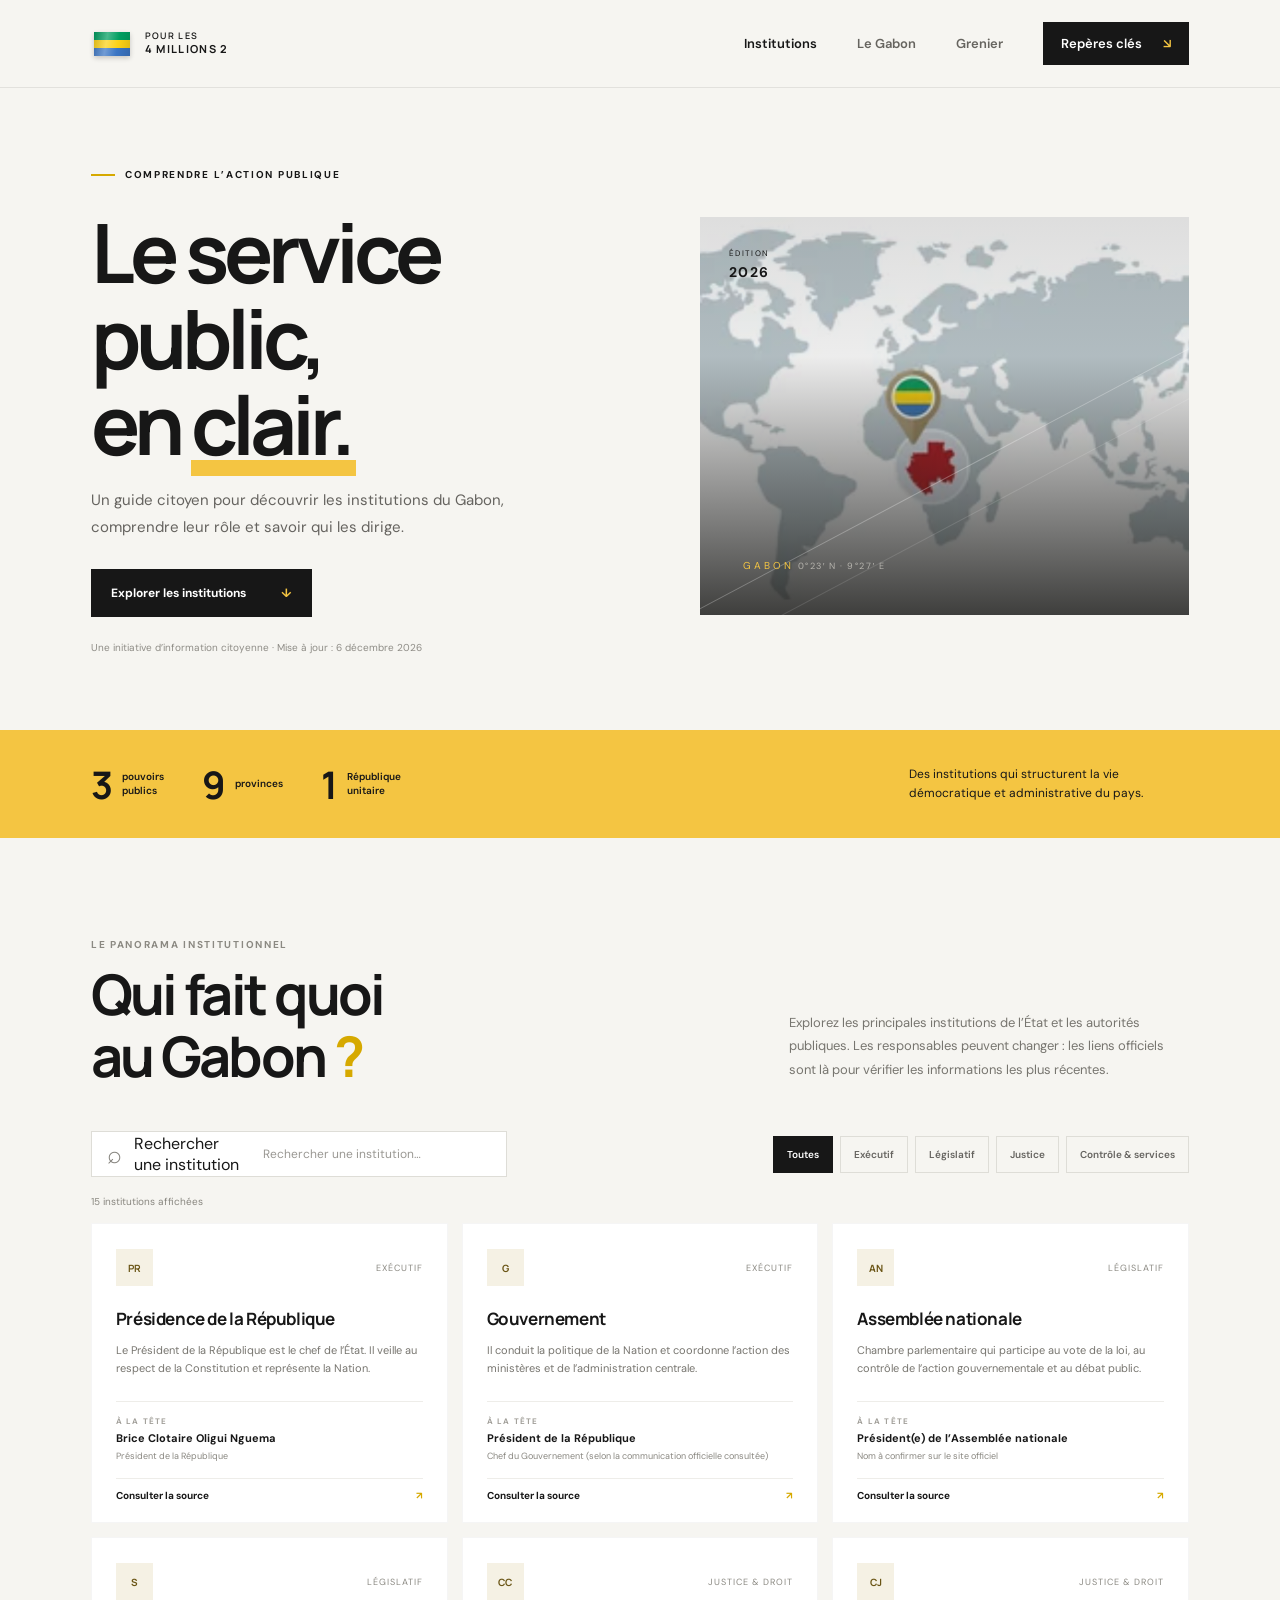
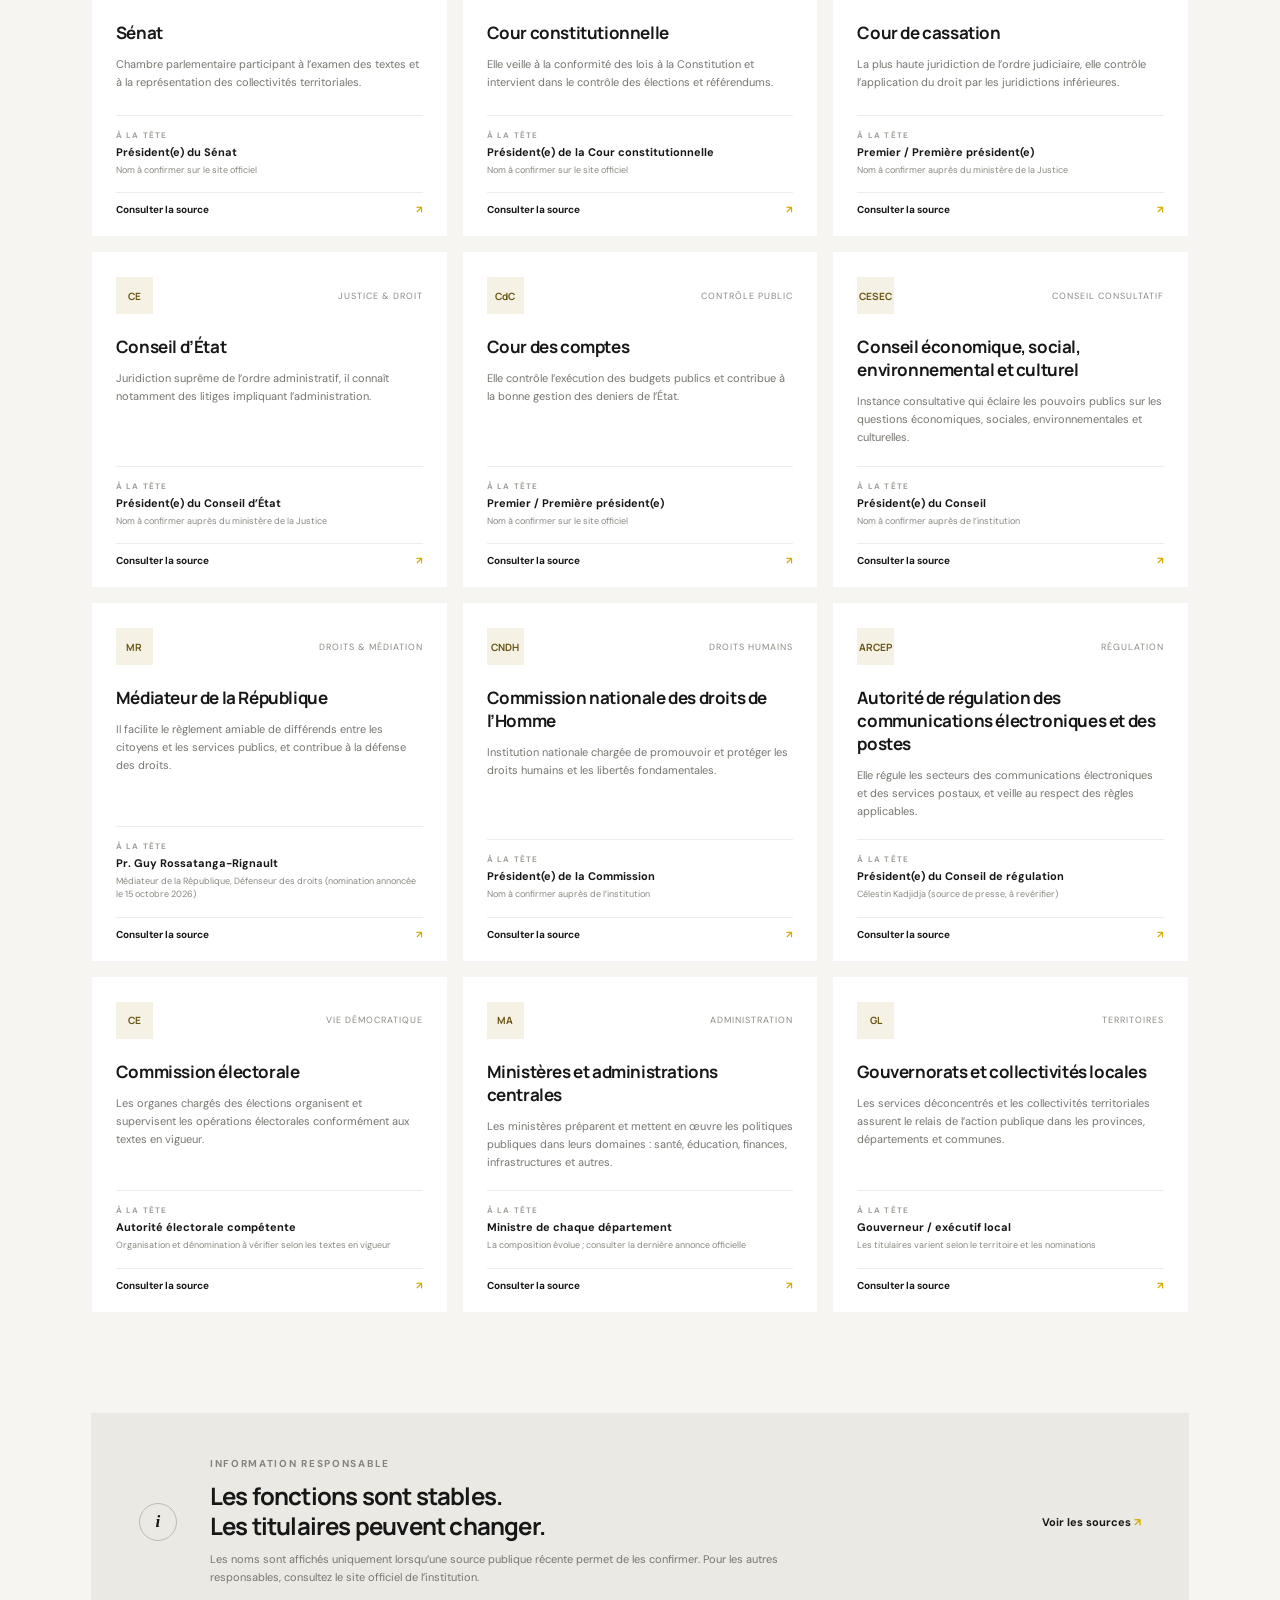
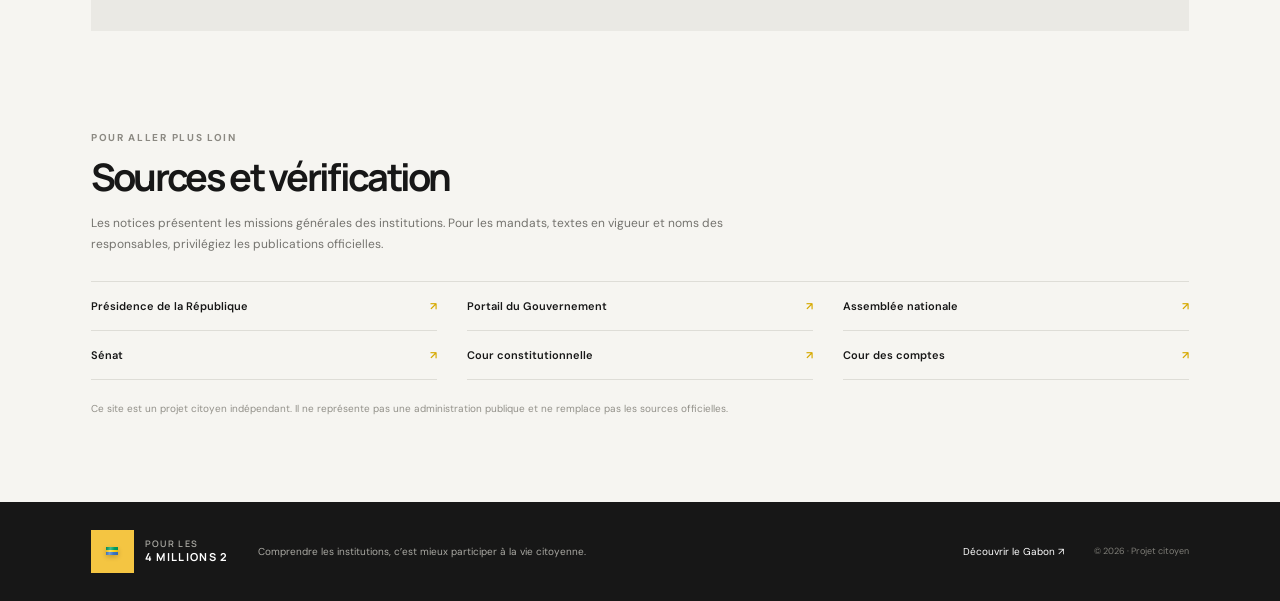
==== commit a4dca2a3: "feat: afficher le drapeau gabonais dans les pieds de page Co-authored-by: Copilot <223556219+Copilot" ====
--- a/index.html
+++ b/index.html
@@ -120,7 +120,7 @@
     <!-- Pied de page commun aux pages du site. -->
     <footer class="site-footer">
       <a class="brand brand-footer" href="index.html">
-        <span class="brand-mark">4<span>·</span>2</span>
+        <span class="brand-mark"><span class="flag-cloth" role="img" aria-label="Drapeau du Gabon"></span></span>
         <span class="brand-name">POUR LES<br><strong>4 MILLIONS 2</strong></span>
       </a>
       <p>Comprendre les institutions, c’est mieux participer à la vie citoyenne.</p>
--- a/styles.css
+++ b/styles.css
@@ -74,8 +74,43 @@
     letter-spacing: -1px
 }
 
-.brand-mark span {
-    color: #fff
+.brand-flag {
+    perspective: 90px;
+    background: transparent
+}
+
+.flag-cloth {
+    width: 36px;
+    height: 24px;
+    position: relative;
+    display: block;
+    background: linear-gradient(to bottom, #009e60 0 33.33%, #fcd116 33.33% 66.66%, #3a75c4 66.66% 100%);
+    box-shadow: 0 2px 5px rgba(0, 0, 0, .2);
+    transform-origin: left center;
+    animation: gabon-flag-wave 1.8s ease-in-out infinite alternate
+}
+
+.flag-cloth::after {
+    content: "";
+    position: absolute;
+    inset: 0;
+    background: linear-gradient(100deg, rgba(0, 0, 0, .14), rgba(255, 255, 255, .28) 35%, transparent 65%, rgba(0, 0, 0, .12))
+}
+
+@keyframes gabon-flag-wave {
+    from {
+        transform: rotateY(-16deg) skewY(-2deg)
+    }
+
+    to {
+        transform: rotateY(10deg) skewY(2deg)
+    }
+}
+
+@media(prefers-reduced-motion:reduce) {
+    .flag-cloth {
+        animation: none
+    }
 }
 
 .brand-name {
@@ -206,24 +241,14 @@
     height: 398px;
     position: relative;
     overflow: hidden;
-    background: #232321
+    background: #232321 url("accueil-elephants.png") center 58% / cover no-repeat
 }
 
 .hero-art:before {
     content: "";
     position: absolute;
     inset: 0;
-    background: repeating-linear-gradient(130deg, transparent 0 29px, rgba(255, 255, 255, .035) 30px 31px)
-}
-
-.art-sun {
-    position: absolute;
-    width: 213px;
-    height: 213px;
-    border-radius: 50%;
-    background: var(--yellow);
-    top: 57px;
-    right: 67px
+    background: linear-gradient(180deg, rgba(20, 20, 18, .14) 0%, rgba(20, 20, 18, .08) 35%, rgba(20, 20, 18, .82) 100%)
 }
 
 .art-line {
@@ -255,13 +280,6 @@
     font-size: 10px;
     letter-spacing: 3px;
     color: var(--yellow)
-}
-
-.art-label strong {
-    display: block;
-    font: 700 34px/1.15 var(--font-display);
-    letter-spacing: -1.3px;
-    margin: 12px 0 21px
 }
 
 .art-label .art-coordinates {
@@ -620,8 +638,22 @@
 }
 
 .brand-footer .brand-mark {
+    display: inline-flex;
+    align-items: center;
+    justify-content: center;
+    gap: 2px;
     background: var(--yellow);
     color: var(--ink)
+}
+
+.brand-footer .brand-mark .flag-cloth {
+    display: inline-block;
+    width: 12px;
+    height: 8px
+}
+
+.brand-footer .brand-mark > span {
+    color: #fff
 }
 
 .brand-footer .brand-name {
@@ -675,41 +707,17 @@
     top: 83px;
     width: 33%;
     height: 300px;
-    background: #222320;
+    background-image: url("gabon-elephants.png");
+    background-position: center 65%;
+    background-size: cover;
     overflow: hidden
 }
 
 .country-graphic:before {
     content: "";
     position: absolute;
-    width: 400px;
-    height: 400px;
-    border: 1px solid rgba(255, 255, 255, .15);
-    border-radius: 50%;
-    top: -51px;
-    right: -74px;
-    box-shadow: 0 0 0 27px rgba(255, 255, 255, .03), 0 0 0 55px rgba(255, 255, 255, .025)
-}
-
-.graphic-sun {
-    position: absolute;
-    right: 57px;
-    top: 38px;
-    width: 90px;
-    height: 90px;
-    border-radius: 50%;
-    background: var(--yellow)
-}
-
-.graphic-river {
-    position: absolute;
-    left: -30px;
-    bottom: 45px;
-    width: 130%;
-    height: 82px;
-    border-top: 2px solid var(--yellow);
-    border-radius: 50%;
-    transform: rotate(-18deg)
+    inset: 0;
+    background: linear-gradient(180deg, rgba(20, 20, 18, .08) 25%, rgba(20, 20, 18, .82) 100%)
 }
 
 .graphic-label {
@@ -718,13 +726,15 @@
     bottom: 25px;
     font: 700 23px var(--font-display);
     color: #fff;
-    letter-spacing: 2px
+    letter-spacing: 2px;
+    text-shadow: 0 1px 4px rgba(0, 0, 0, .8)
 }
 
 .graphic-label small,.graphic-number small {
     font: 600 8px var(--font-body);
     letter-spacing: 1px;
-    color: #bdbbb2
+    color: #fff;
+    text-shadow: 0 1px 4px rgba(0, 0, 0, .9)
 }
 
 .graphic-number {
@@ -733,7 +743,8 @@
     bottom: 23px;
     text-align: right;
     font: 700 28px var(--font-display);
-    color: var(--yellow)
+    color: var(--yellow);
+    text-shadow: 0 1px 4px rgba(0, 0, 0, .8)
 }
 
 /* Chiffres et informations synthétiques sur le pays. */
@@ -779,6 +790,26 @@
     padding: 100px 15% 85px
 }
 
+.anthem-block {
+    grid-column: 1 / -1;
+    padding: 28px 32px;
+    background: #eae9e4
+}
+
+.anthem-block h2 {
+    font: 700 24px/1.25 var(--font-display);
+    letter-spacing: -.8px;
+    margin-bottom: 16px
+}
+
+.anthem-block p {
+    margin: 0;
+    color: #56544f;
+    font-size: 13px;
+    line-height: 1.8;
+    white-space: pre-line
+}
+
 .story-aside {
     display: flex;
     flex-direction: column;
@@ -830,10 +861,97 @@
     border-top: 1px solid #d4d2cb
 }
 
-.province-list span {
+.province-list span,.province-list a {
     padding: 17px 0;
     border-bottom: 1px solid #d4d2cb;
     font: 600 13px var(--font-display)
+}
+
+.province-list a {
+    display: flex;
+    justify-content: space-between;
+    align-items: center
+}
+
+.province-list a::after {
+    content: "↗";
+    color: var(--yellow-dark);
+    opacity: 0;
+    transition: opacity .2s
+}
+
+.province-list a:hover::after,.province-list a:focus-visible::after {
+    opacity: 1
+}
+
+.province-list a:focus-visible {
+    outline: 2px solid var(--yellow-dark);
+    outline-offset: 3px
+}
+
+.province-story {
+    padding: 90px 15%
+}
+
+.province-content {
+    display: grid;
+    grid-template-columns: 2fr 1fr;
+    gap: 8%
+}
+
+.province-article h3 {
+    font: 700 20px var(--font-display);
+    margin: 30px 0 12px
+}
+
+.province-article h3:first-child {
+    margin-top: 0
+}
+
+.province-article p,.province-aside p {
+    color: #6d6b65;
+    font-size: 13px;
+    line-height: 1.9
+}
+
+.department-list {
+    margin: 22px 0 30px;
+    padding: 0;
+    list-style: none;
+    border-top: 1px solid var(--line)
+}
+
+.department-list li {
+    display: flex;
+    justify-content: space-between;
+    gap: 18px;
+    padding: 14px 0;
+    border-bottom: 1px solid var(--line);
+    font-size: 12px
+}
+
+.department-list li span {
+    color: #77756f;
+    text-align: right
+}
+
+.province-aside {
+    align-self: start;
+    padding: 24px;
+    background: #eae9e4
+}
+
+.province-aside .eyebrow {
+    color: #8b8982;
+    font-size: 10px;
+    font-weight: 700;
+    letter-spacing: 1.7px;
+    text-transform: uppercase
+}
+
+.province-aside .text-link {
+    display: inline-block;
+    margin-top: 10px
 }
 
 .country-source {
@@ -962,20 +1080,9 @@
         height: 310px
     }
 
-    .art-sun {
-        width: 160px;
-        height: 160px;
-        right: 40px;
-        top: 50px
-    }
-
     .art-label {
         left: 27px;
         bottom: 29px
-    }
-
-    .art-label strong {
-        font-size: 28px
     }
 
     .stats-strip {
@@ -1133,6 +1240,24 @@
         padding: 65px 7%
     }
 
+    .province-story {
+        padding: 65px 7%
+    }
+
+    .province-content {
+        grid-template-columns: 1fr;
+        gap: 28px
+    }
+
+    .department-list li {
+        flex-direction: column;
+        gap: 4px
+    }
+
+    .department-list li span {
+        text-align: left
+    }
+
     .story-aside {
         flex-direction: row
     }
@@ -1156,20 +1281,23 @@
 }
 
 /* Ajustements complémentaires pour les écrans très étroits. */
+@media(max-width:480px) {
+    .main-nav .nav-cta {
+        font-size: 0;
+        padding: 10px
+    }
+
+    .main-nav .nav-cta span {
+        font-size: 13px;
+        margin: 0
+    }
+}
+
 @media(max-width:390px) {
     .main-nav {
         gap: 9px
     }
 
-    .main-nav .nav-cta {
-        font-size: 0
-    }
-
-    .main-nav .nav-cta span {
-        font-size: 13px;
-        margin: 0
-    }
-
     .hero h1,.country-hero h1 {
         font-size: 47px
     }
